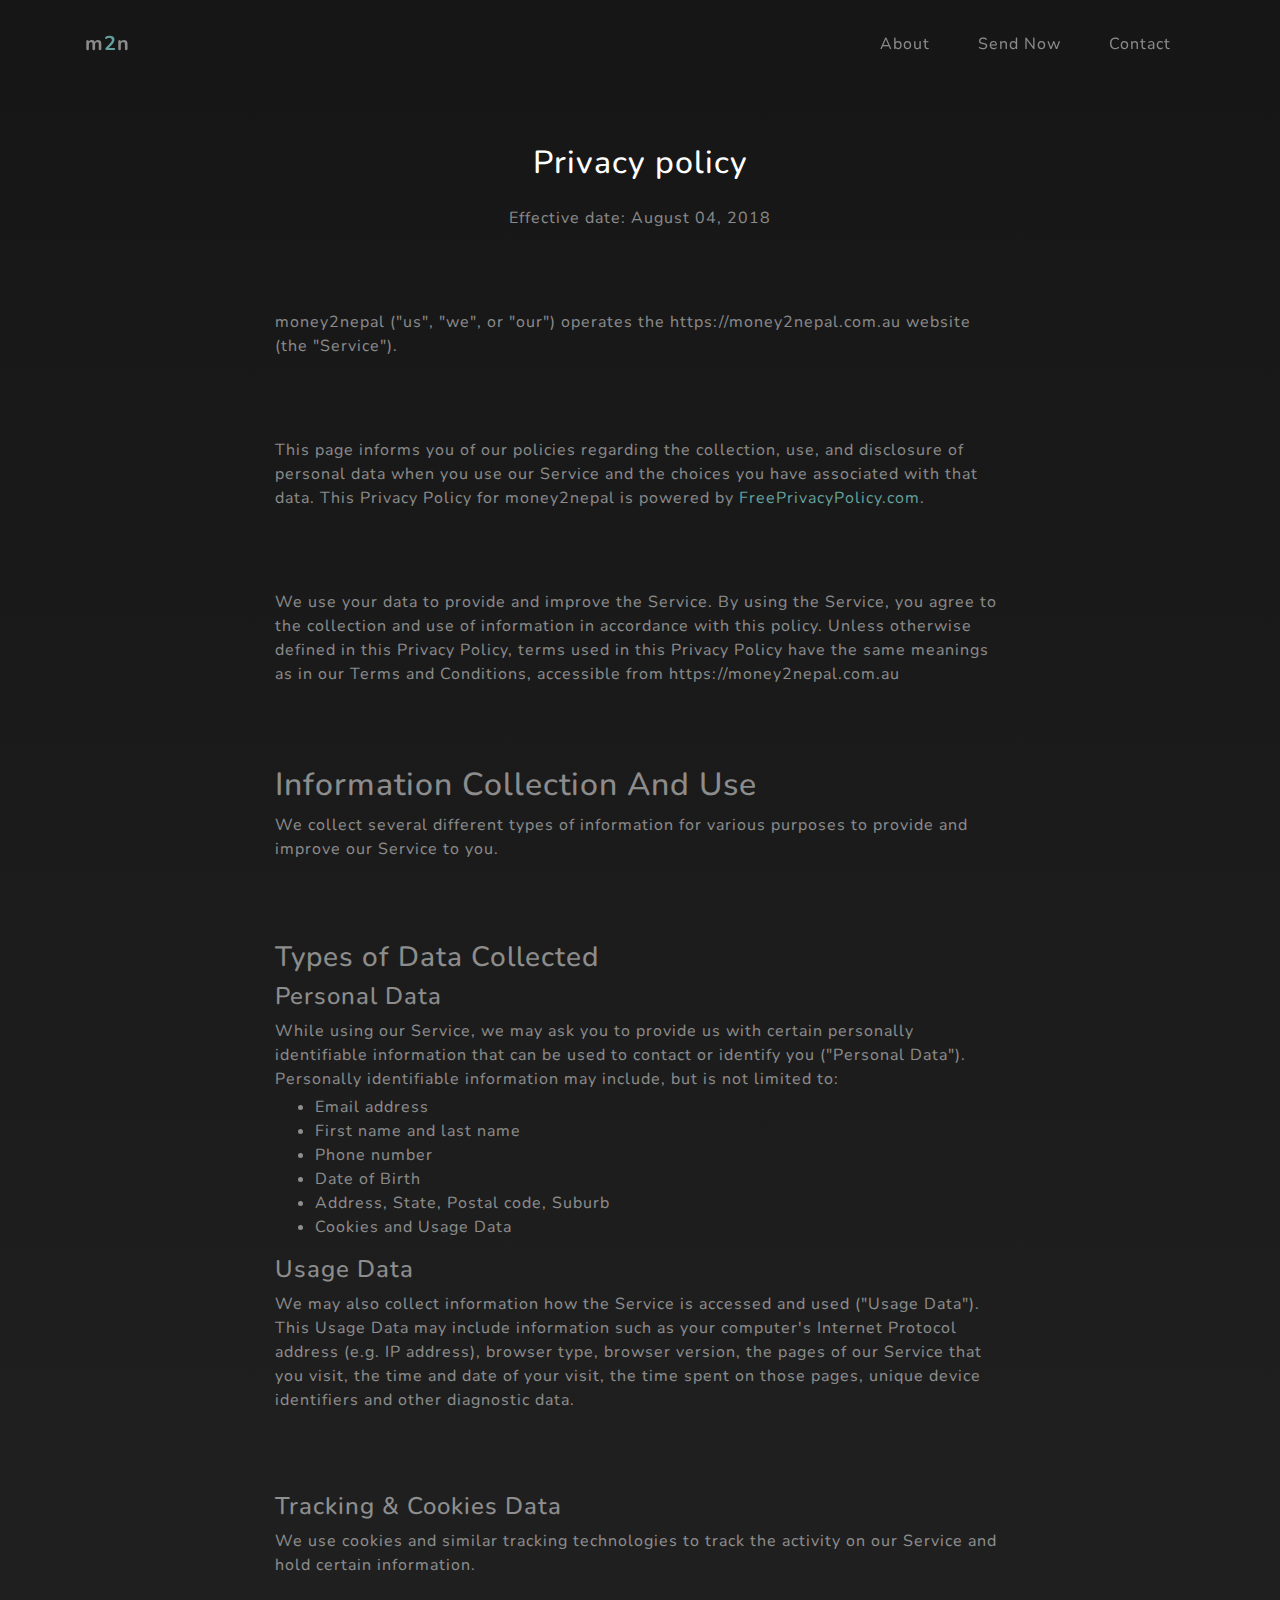
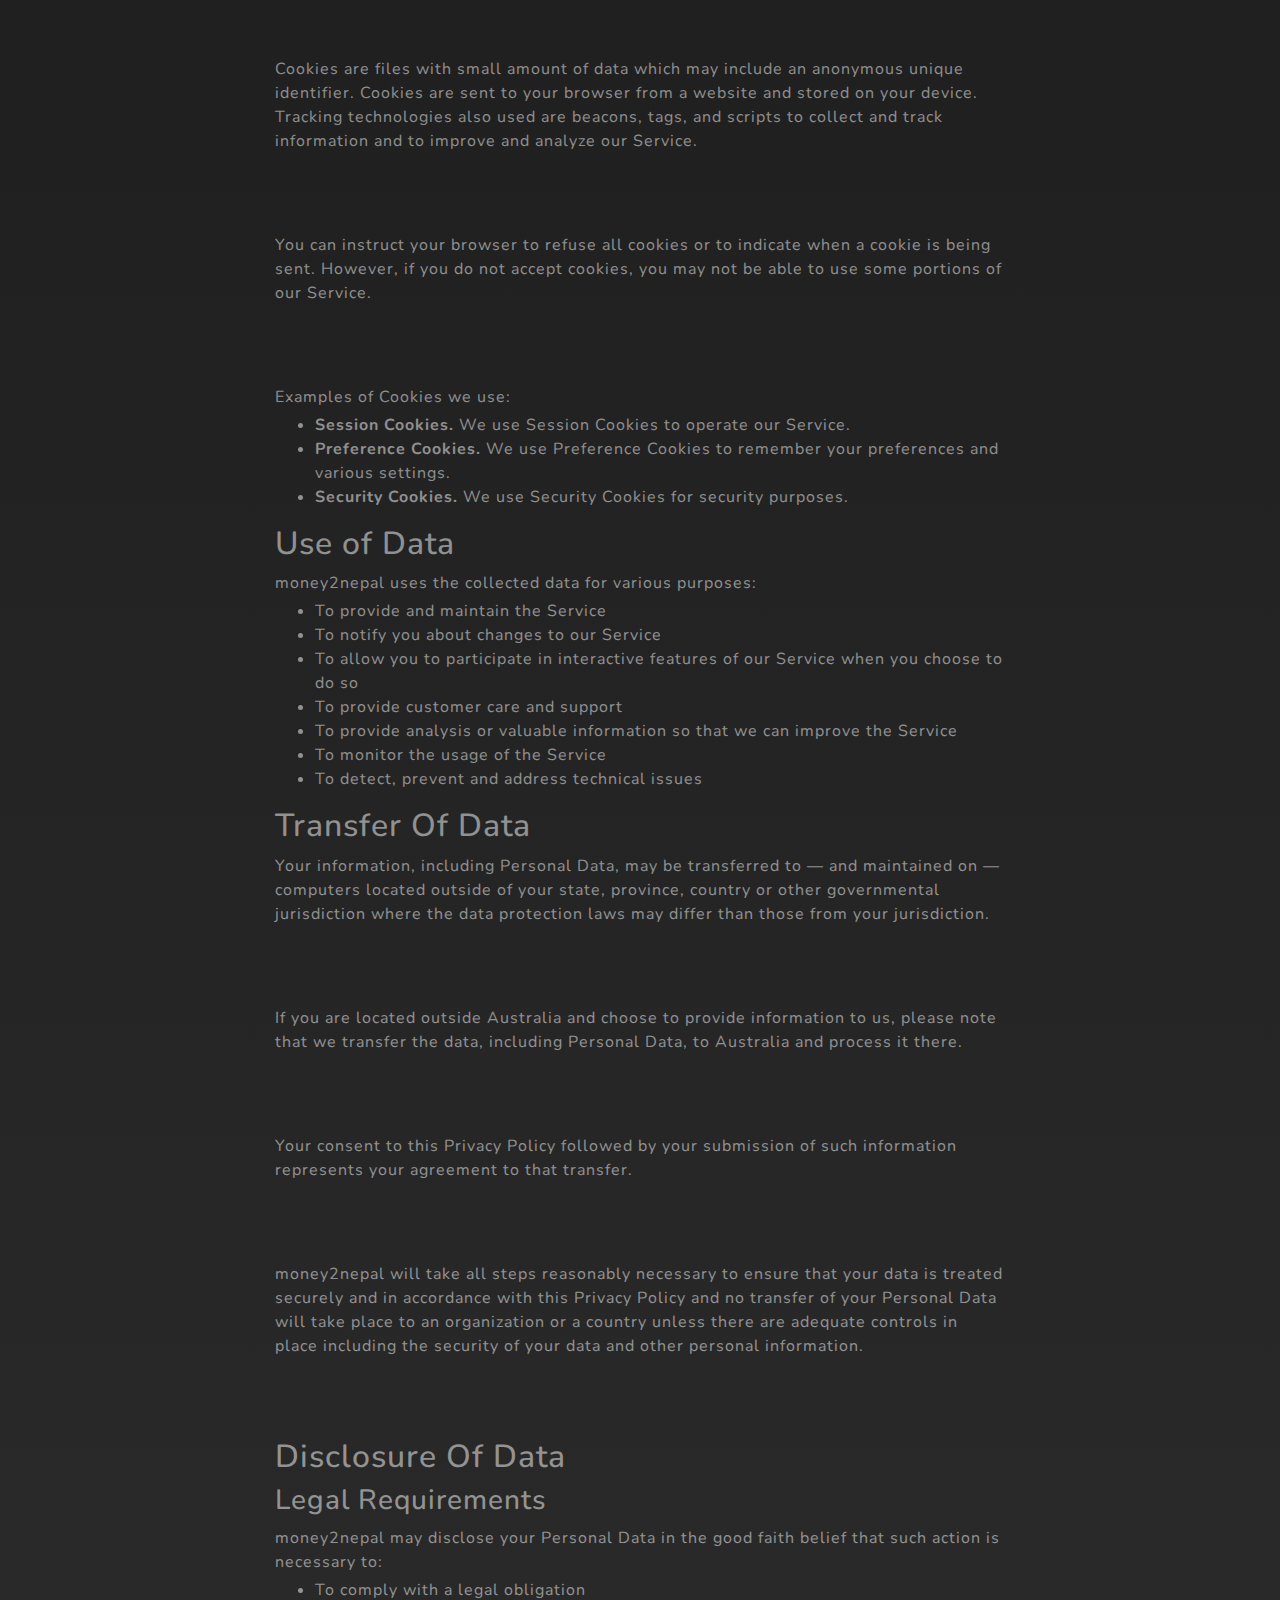
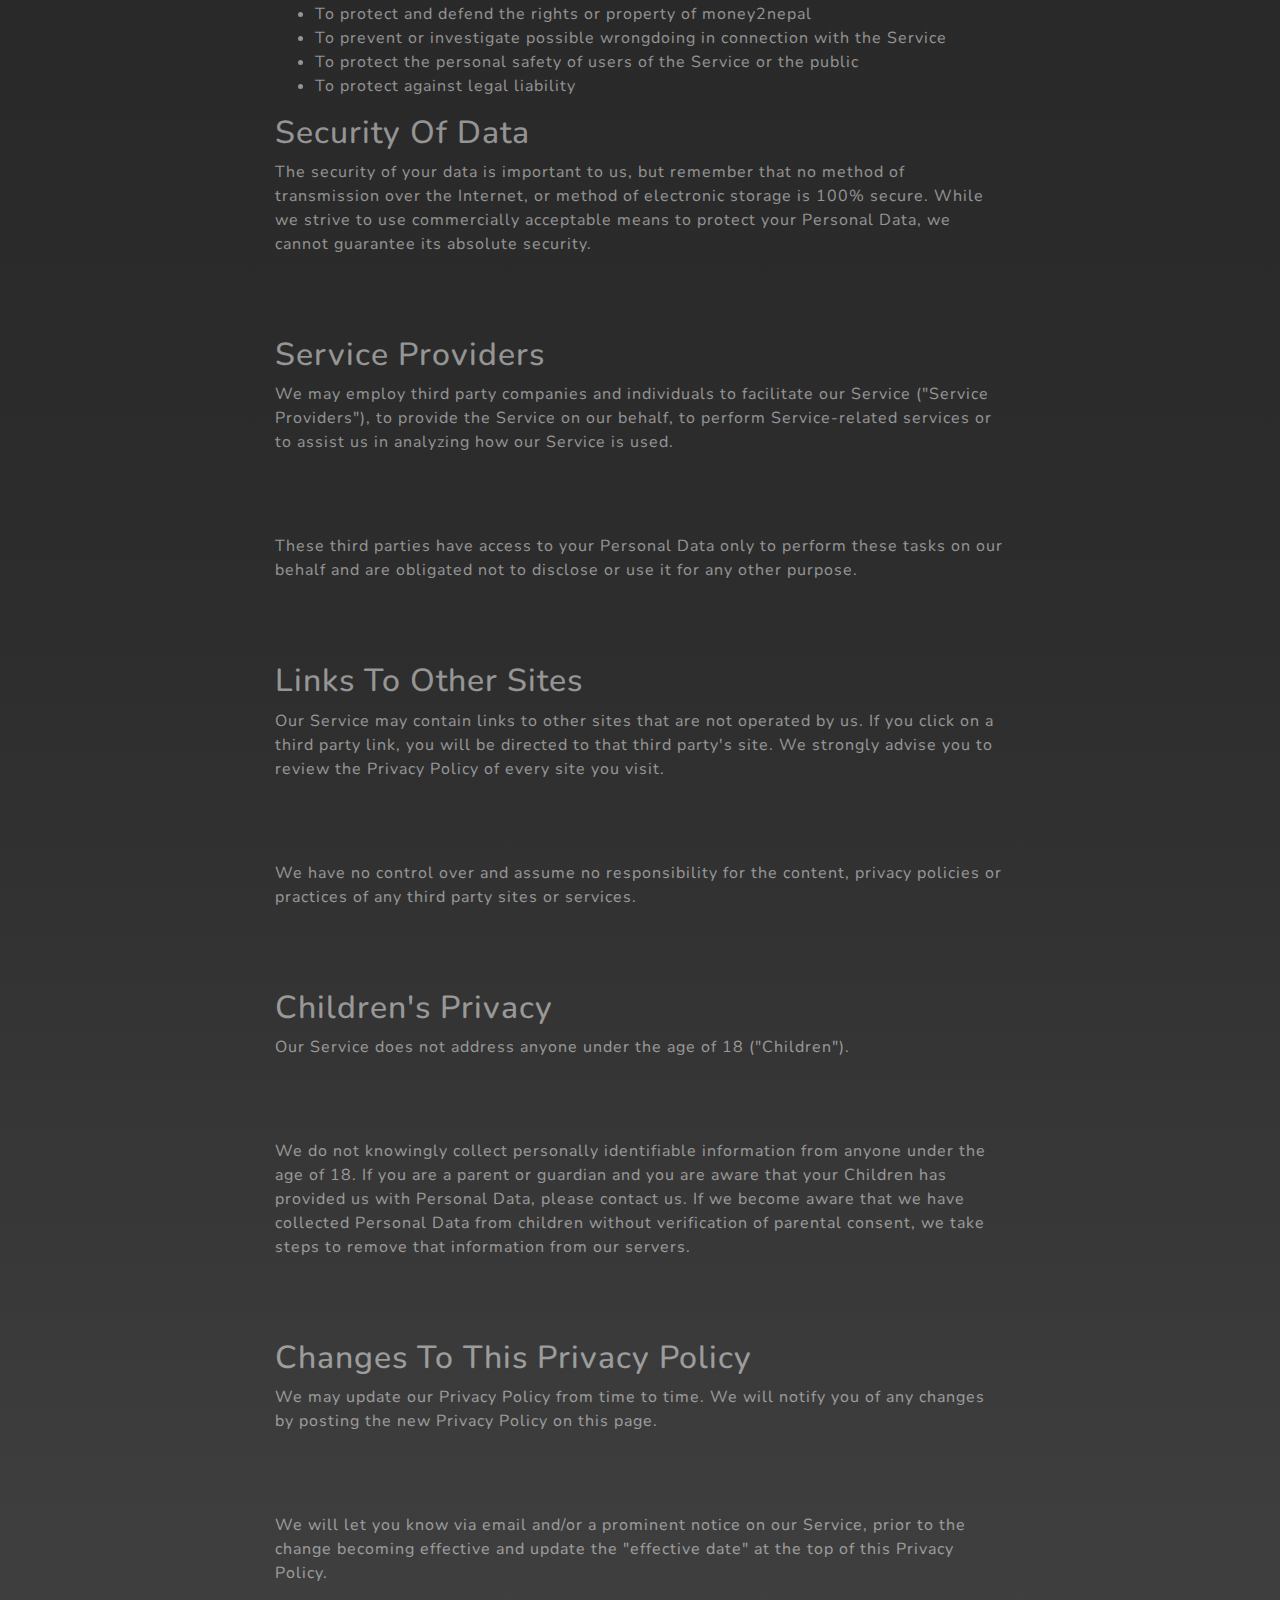
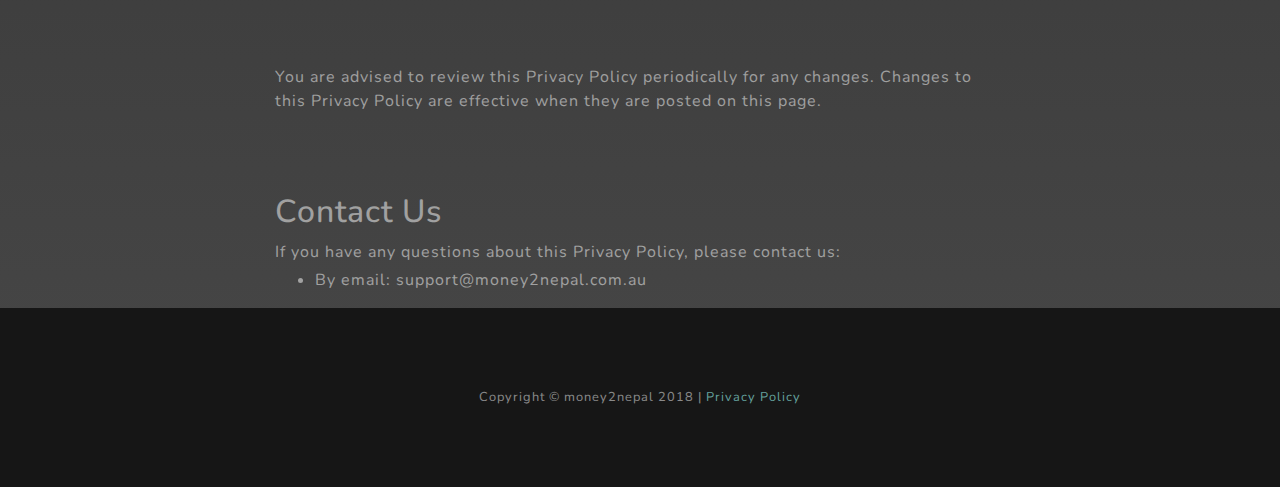
==== privacy-policy.html @ df3ce0cf "Privacy policy added." ====
<!DOCTYPE html>
<html lang="en">

<head>

    <meta charset="utf-8">
    <meta name="viewport" content="width=device-width, initial-scale=1, shrink-to-fit=no">
    <meta name="description" content="">
    <meta name="author" content="">
    <title>money2nepal - Send money online</title>

    <!-- Bootstrap core CSS -->
    <link href="vendor/bootstrap/css/bootstrap.min.css" rel="stylesheet">

    <!-- Custom fonts for this template -->
    <link href="vendor/fontawesome-free/css/all.min.css" rel="stylesheet">
    <link href="https://fonts.googleapis.com/css?family=Varela+Round" rel="stylesheet">
    <link href="https://fonts.googleapis.com/css?family=Nunito:200,200i,300,300i,400,400i,600,600i,700,700i,800,800i,900,900i"
        rel="stylesheet">

    <!-- Custom styles for this template -->
    <link href="css/grayscale.min.css" rel="stylesheet">

</head>

<body id="page-top">

    <!-- Navigation -->
    <nav class="navbar navbar-expand-lg navbar-light fixed-top" id="mainNav">
        <div class="container">
            <a class="navbar-brand js-scroll-trigger" href="/">m<span class="text-primary">2</span>n</a>
            <button class="navbar-toggler navbar-toggler-right" type="button" data-toggle="collapse" data-target="#navbarResponsive"
                aria-controls="navbarResponsive" aria-expanded="false" aria-label="Toggle navigation">
                Menu
                <i class="fas fa-bars"></i>
            </button>
            <div class="collapse navbar-collapse" id="navbarResponsive">
                <ul class="navbar-nav ml-auto">
                    <li class="nav-item">
                        <a class="nav-link js-scroll-trigger" href="/#about">About</a>
                    </li>
                    <li class="nav-item">
                        <a class="nav-link js-scroll-trigger" href="/#sendnow">Send Now</a>
                    </li>
                    <li class="nav-item">
                        <a class="nav-link js-scroll-trigger" href="/#signup">Contact</a>
                    </li>
                </ul>
            </div>
        </div>
    </nav>


    <!-- About Section -->
    <section id="about" class="about-section">
        <div class="container">
            <div class="row">
                <div class="col-lg-8 mx-auto">
                    <h2 class="text-white mb-4 mt-5 pt-5 text-center">Privacy policy</h2>
                    <div class="text-white-50">
                        <p class="text-center">Effective date: August 04, 2018</p>


                        <p>money2nepal ("us", "we", or "our") operates the https://money2nepal.com.au website (the "Service").</p>

                        <p>This page informs you of our policies regarding the collection, use, and disclosure of personal data
                            when you use our Service and the choices you have associated with that data. This Privacy Policy
                            for money2nepal is powered by
                            <a href="https://www.freeprivacypolicy.com/free-privacy-policy-generator.php">FreePrivacyPolicy.com</a>.</p>

                        <p>We use your data to provide and improve the Service. By using the Service, you agree to the collection
                            and use of information in accordance with this policy. Unless otherwise defined in this Privacy
                            Policy, terms used in this Privacy Policy have the same meanings as in our Terms and Conditions,
                            accessible from https://money2nepal.com.au</p>


                        <h2>Information Collection And Use</h2>

                        <p>We collect several different types of information for various purposes to provide and improve our
                            Service to you.</p>

                        <h3>Types of Data Collected</h3>

                        <h4>Personal Data</h4>

                        <p class="mb-1">While using our Service, we may ask you to provide us with certain personally identifiable information
                            that can be used to contact or identify you ("Personal Data"). Personally identifiable information
                            may include, but is not limited to:</p>

                        <ul>
                            <li>Email address</li>
                            <li>First name and last name</li>
                            <li>Phone number</li>
                            <li>Date of Birth</li>
                            <li>Address, State, Postal code, Suburb</li>
                            <li>Cookies and Usage Data</li>
                        </ul>

                        <h4>Usage Data</h4>

                        <p>We may also collect information how the Service is accessed and used ("Usage Data"). This Usage Data
                            may include information such as your computer's Internet Protocol address (e.g. IP address),
                            browser type, browser version, the pages of our Service that you visit, the time and date of
                            your visit, the time spent on those pages, unique device identifiers and other diagnostic data.</p>

                        <h4>Tracking &amp; Cookies Data</h4>
                        <p>We use cookies and similar tracking technologies to track the activity on our Service and hold certain
                            information.
                        </p>
                        <p>Cookies are files with small amount of data which may include an anonymous unique identifier. Cookies
                            are sent to your browser from a website and stored on your device. Tracking technologies also
                            used are beacons, tags, and scripts to collect and track information and to improve and analyze
                            our Service.</p>
                        <p>You can instruct your browser to refuse all cookies or to indicate when a cookie is being sent. However,
                            if you do not accept cookies, you may not be able to use some portions of our Service.</p>
                        <p class="mb-1">Examples of Cookies we use:</p>
                        <ul>
                            <li>
                                <strong>Session Cookies.</strong> We use Session Cookies to operate our Service.</li>
                            <li>
                                <strong>Preference Cookies.</strong> We use Preference Cookies to remember your preferences and various
                                settings.
                            </li>
                            <li>
                                <strong>Security Cookies.</strong> We use Security Cookies for security purposes.</li>
                        </ul>

                        <h2>Use of Data</h2>

                        <p class="mb-1">money2nepal uses the collected data for various purposes:</p>
                        <ul>
                            <li>To provide and maintain the Service</li>
                            <li>To notify you about changes to our Service</li>
                            <li>To allow you to participate in interactive features of our Service when you choose to do so</li>
                            <li>To provide customer care and support</li>
                            <li>To provide analysis or valuable information so that we can improve the Service</li>
                            <li>To monitor the usage of the Service</li>
                            <li>To detect, prevent and address technical issues</li>
                        </ul>

                        <h2>Transfer Of Data</h2>
                        <p>Your information, including Personal Data, may be transferred to — and maintained on — computers
                            located outside of your state, province, country or other governmental jurisdiction where the
                            data protection laws may differ than those from your jurisdiction.</p>
                        <p>If you are located outside Australia and choose to provide information to us, please note that we
                            transfer the data, including Personal Data, to Australia and process it there.</p>
                        <p>Your consent to this Privacy Policy followed by your submission of such information represents your
                            agreement to that transfer.</p>
                        <p>money2nepal will take all steps reasonably necessary to ensure that your data is treated securely
                            and in accordance with this Privacy Policy and no transfer of your Personal Data will take place
                            to an organization or a country unless there are adequate controls in place including the security
                            of your data and other personal information.</p>

                        <h2>Disclosure Of Data</h2>

                        <h3>Legal Requirements</h3>
                        <p class="mb-1">money2nepal may disclose your Personal Data in the good faith belief that such action is necessary
                            to:</p>
                        <ul>
                            <li>To comply with a legal obligation</li>
                            <li>To protect and defend the rights or property of money2nepal</li>
                            <li>To prevent or investigate possible wrongdoing in connection with the Service</li>
                            <li>To protect the personal safety of users of the Service or the public</li>
                            <li>To protect against legal liability</li>
                        </ul>

                        <h2>Security Of Data</h2>
                        <p>The security of your data is important to us, but remember that no method of transmission over the
                            Internet, or method of electronic storage is 100% secure. While we strive to use commercially
                            acceptable means to protect your Personal Data, we cannot guarantee its absolute security.</p>

                        <h2>Service Providers</h2>
                        <p>We may employ third party companies and individuals to facilitate our Service ("Service Providers"),
                            to provide the Service on our behalf, to perform Service-related services or to assist us in
                            analyzing how our Service is used.</p>
                        <p>These third parties have access to your Personal Data only to perform these tasks on our behalf and
                            are obligated not to disclose or use it for any other purpose.</p>



                        <h2>Links To Other Sites</h2>
                        <p>Our Service may contain links to other sites that are not operated by us. If you click on a third
                            party link, you will be directed to that third party's site. We strongly advise you to review
                            the Privacy Policy of every site you visit.</p>
                        <p>We have no control over and assume no responsibility for the content, privacy policies or practices
                            of any third party sites or services.</p>


                        <h2>Children's Privacy</h2>
                        <p>Our Service does not address anyone under the age of 18 ("Children").</p>
                        <p>We do not knowingly collect personally identifiable information from anyone under the age of 18.
                            If you are a parent or guardian and you are aware that your Children has provided us with Personal
                            Data, please contact us. If we become aware that we have collected Personal Data from children
                            without verification of parental consent, we take steps to remove that information from our servers.</p>


                        <h2>Changes To This Privacy Policy</h2>
                        <p>We may update our Privacy Policy from time to time. We will notify you of any changes by posting
                            the new Privacy Policy on this page.</p>
                        <p>We will let you know via email and/or a prominent notice on our Service, prior to the change becoming
                            effective and update the "effective date" at the top of this Privacy Policy.</p>
                        <p>You are advised to review this Privacy Policy periodically for any changes. Changes to this Privacy
                            Policy are effective when they are posted on this page.</p>


                        <h2>Contact Us</h2>
                        <p class="mb-1">If you have any questions about this Privacy Policy, please contact us:</p>
                        <ul>
                            <li>By email: support@money2nepal.com.au</li>

                        </ul>
                    </div>
                </div>
            </div>
        </div>
    </section>

    <!-- Footer -->
    <footer class="bg-black small text-center text-white-50">
        <div class="container">
            Copyright &copy; money2nepal 2018 | <a href="/privacy-policy.html">Privacy Policy</a>
        </div>
    </footer>

    <!-- Bootstrap core JavaScript -->
    <script src="vendor/jquery/jquery.min.js"></script>
    <script src="vendor/bootstrap/js/bootstrap.bundle.min.js"></script>

    <!-- Plugin JavaScript -->
    <script src="vendor/jquery-easing/jquery.easing.min.js"></script>

    <!-- Custom scripts for this template -->
    <script src="js/grayscale.min.js"></script>

</body>

</html>
---- vendor/fontawesome-free/css/all.min.css ----
/*!
 * Font Awesome Free 5.2.0 by @fontawesome - https://fontawesome.com
 * License - https://fontawesome.com/license (Icons: CC BY 4.0, Fonts: SIL OFL 1.1, Code: MIT License)
 */
.fa,.fab,.fal,.far,.fas{-moz-osx-font-smoothing:grayscale;-webkit-font-smoothing:antialiased;display:inline-block;font-style:normal;font-variant:normal;text-rendering:auto;line-height:1}.fa-lg{font-size:1.33333em;line-height:.75em;vertical-align:-.0667em}.fa-xs{font-size:.75em}.fa-sm{font-size:.875em}.fa-1x{font-size:1em}.fa-2x{font-size:2em}.fa-3x{font-size:3em}.fa-4x{font-size:4em}.fa-5x{font-size:5em}.fa-6x{font-size:6em}.fa-7x{font-size:7em}.fa-8x{font-size:8em}.fa-9x{font-size:9em}.fa-10x{font-size:10em}.fa-fw{text-align:center;width:1.25em}.fa-ul{list-style-type:none;margin-left:2.5em;padding-left:0}.fa-ul>li{position:relative}.fa-li{left:-2em;position:absolute;text-align:center;width:2em;line-height:inherit}.fa-border{border:.08em solid #eee;border-radius:.1em;padding:.2em .25em .15em}.fa-pull-left{float:left}.fa-pull-right{float:right}.fa.fa-pull-left,.fab.fa-pull-left,.fal.fa-pull-left,.far.fa-pull-left,.fas.fa-pull-left{margin-right:.3em}.fa.fa-pull-right,.fab.fa-pull-right,.fal.fa-pull-right,.far.fa-pull-right,.fas.fa-pull-right{margin-left:.3em}.fa-spin{animation:a 2s infinite linear}.fa-pulse{animation:a 1s infinite steps(8)}@keyframes a{0%{transform:rotate(0deg)}to{transform:rotate(1turn)}}.fa-rotate-90{-ms-filter:"progid:DXImageTransform.Microsoft.BasicImage(rotation=1)";transform:rotate(90deg)}.fa-rotate-180{-ms-filter:"progid:DXImageTransform.Microsoft.BasicImage(rotation=2)";transform:rotate(180deg)}.fa-rotate-270{-ms-filter:"progid:DXImageTransform.Microsoft.BasicImage(rotation=3)";transform:rotate(270deg)}.fa-flip-horizontal{-ms-filter:"progid:DXImageTransform.Microsoft.BasicImage(rotation=0, mirror=1)";transform:scaleX(-1)}.fa-flip-vertical{transform:scaleY(-1)}.fa-flip-horizontal.fa-flip-vertical,.fa-flip-vertical{-ms-filter:"progid:DXImageTransform.Microsoft.BasicImage(rotation=2, mirror=1)"}.fa-flip-horizontal.fa-flip-vertical{transform:scale(-1)}:root .fa-flip-horizontal,:root .fa-flip-vertical,:root .fa-rotate-90,:root .fa-rotate-180,:root .fa-rotate-270{-webkit-filter:none;filter:none}.fa-stack{display:inline-block;height:2em;line-height:2em;position:relative;vertical-align:middle;width:2em}.fa-stack-1x,.fa-stack-2x{left:0;position:absolute;text-align:center;width:100%}.fa-stack-1x{line-height:inherit}.fa-stack-2x{font-size:2em}.fa-inverse{color:#fff}.fa-500px:before{content:"\f26e"}.fa-accessible-icon:before{content:"\f368"}.fa-accusoft:before{content:"\f369"}.fa-address-book:before{content:"\f2b9"}.fa-address-card:before{content:"\f2bb"}.fa-adjust:before{content:"\f042"}.fa-adn:before{content:"\f170"}.fa-adversal:before{content:"\f36a"}.fa-affiliatetheme:before{content:"\f36b"}.fa-air-freshener:before{content:"\f5d0"}.fa-algolia:before{content:"\f36c"}.fa-align-center:before{content:"\f037"}.fa-align-justify:before{content:"\f039"}.fa-align-left:before{content:"\f036"}.fa-align-right:before{content:"\f038"}.fa-allergies:before{content:"\f461"}.fa-amazon:before{content:"\f270"}.fa-amazon-pay:before{content:"\f42c"}.fa-ambulance:before{content:"\f0f9"}.fa-american-sign-language-interpreting:before{content:"\f2a3"}.fa-amilia:before{content:"\f36d"}.fa-anchor:before{content:"\f13d"}.fa-android:before{content:"\f17b"}.fa-angellist:before{content:"\f209"}.fa-angle-double-down:before{content:"\f103"}.fa-angle-double-left:before{content:"\f100"}.fa-angle-double-right:before{content:"\f101"}.fa-angle-double-up:before{content:"\f102"}.fa-angle-down:before{content:"\f107"}.fa-angle-left:before{content:"\f104"}.fa-angle-right:before{content:"\f105"}.fa-angle-up:before{content:"\f106"}.fa-angry:before{content:"\f556"}.fa-angrycreative:before{content:"\f36e"}.fa-angular:before{content:"\f420"}.fa-app-store:before{content:"\f36f"}.fa-app-store-ios:before{content:"\f370"}.fa-apper:before{content:"\f371"}.fa-apple:before{content:"\f179"}.fa-apple-alt:before{content:"\f5d1"}.fa-apple-pay:before{content:"\f415"}.fa-archive:before{content:"\f187"}.fa-archway:before{content:"\f557"}.fa-arrow-alt-circle-down:before{content:"\f358"}.fa-arrow-alt-circle-left:before{content:"\f359"}.fa-arrow-alt-circle-right:before{content:"\f35a"}.fa-arrow-alt-circle-up:before{content:"\f35b"}.fa-arrow-circle-down:before{content:"\f0ab"}.fa-arrow-circle-left:before{content:"\f0a8"}.fa-arrow-circle-right:before{content:"\f0a9"}.fa-arrow-circle-up:before{content:"\f0aa"}.fa-arrow-down:before{content:"\f063"}.fa-arrow-left:before{content:"\f060"}.fa-arrow-right:before{content:"\f061"}.fa-arrow-up:before{content:"\f062"}.fa-arrows-alt:before{content:"\f0b2"}.fa-arrows-alt-h:before{content:"\f337"}.fa-arrows-alt-v:before{content:"\f338"}.fa-assistive-listening-systems:before{content:"\f2a2"}.fa-asterisk:before{content:"\f069"}.fa-asymmetrik:before{content:"\f372"}.fa-at:before{content:"\f1fa"}.fa-atlas:before{content:"\f558"}.fa-atom:before{content:"\f5d2"}.fa-audible:before{content:"\f373"}.fa-audio-description:before{content:"\f29e"}.fa-autoprefixer:before{content:"\f41c"}.fa-avianex:before{content:"\f374"}.fa-aviato:before{content:"\f421"}.fa-award:before{content:"\f559"}.fa-aws:before{content:"\f375"}.fa-backspace:before{content:"\f55a"}.fa-backward:before{content:"\f04a"}.fa-balance-scale:before{content:"\f24e"}.fa-ban:before{content:"\f05e"}.fa-band-aid:before{content:"\f462"}.fa-bandcamp:before{content:"\f2d5"}.fa-barcode:before{content:"\f02a"}.fa-bars:before{content:"\f0c9"}.fa-baseball-ball:before{content:"\f433"}.fa-basketball-ball:before{content:"\f434"}.fa-bath:before{content:"\f2cd"}.fa-battery-empty:before{content:"\f244"}.fa-battery-full:before{content:"\f240"}.fa-battery-half:before{content:"\f242"}.fa-battery-quarter:before{content:"\f243"}.fa-battery-three-quarters:before{content:"\f241"}.fa-bed:before{content:"\f236"}.fa-beer:before{content:"\f0fc"}.fa-behance:before{content:"\f1b4"}.fa-behance-square:before{content:"\f1b5"}.fa-bell:before{content:"\f0f3"}.fa-bell-slash:before{content:"\f1f6"}.fa-bezier-curve:before{content:"\f55b"}.fa-bicycle:before{content:"\f206"}.fa-bimobject:before{content:"\f378"}.fa-binoculars:before{content:"\f1e5"}.fa-birthday-cake:before{content:"\f1fd"}.fa-bitbucket:before{content:"\f171"}.fa-bitcoin:before{content:"\f379"}.fa-bity:before{content:"\f37a"}.fa-black-tie:before{content:"\f27e"}.fa-blackberry:before{content:"\f37b"}.fa-blender:before{content:"\f517"}.fa-blind:before{content:"\f29d"}.fa-blogger:before{content:"\f37c"}.fa-blogger-b:before{content:"\f37d"}.fa-bluetooth:before{content:"\f293"}.fa-bluetooth-b:before{content:"\f294"}.fa-bold:before{content:"\f032"}.fa-bolt:before{content:"\f0e7"}.fa-bomb:before{content:"\f1e2"}.fa-bone:before{content:"\f5d7"}.fa-bong:before{content:"\f55c"}.fa-book:before{content:"\f02d"}.fa-book-open:before{content:"\f518"}.fa-book-reader:before{content:"\f5da"}.fa-bookmark:before{content:"\f02e"}.fa-bowling-ball:before{content:"\f436"}.fa-box:before{content:"\f466"}.fa-box-open:before{content:"\f49e"}.fa-boxes:before{content:"\f468"}.fa-braille:before{content:"\f2a1"}.fa-brain:before{content:"\f5dc"}.fa-briefcase:before{content:"\f0b1"}.fa-briefcase-medical:before{content:"\f469"}.fa-broadcast-tower:before{content:"\f519"}.fa-broom:before{content:"\f51a"}.fa-brush:before{content:"\f55d"}.fa-btc:before{content:"\f15a"}.fa-bug:before{content:"\f188"}.fa-building:before{content:"\f1ad"}.fa-bullhorn:before{content:"\f0a1"}.fa-bullseye:before{content:"\f140"}.fa-burn:before{content:"\f46a"}.fa-buromobelexperte:before{content:"\f37f"}.fa-bus:before{content:"\f207"}.fa-bus-alt:before{content:"\f55e"}.fa-buysellads:before{content:"\f20d"}.fa-calculator:before{content:"\f1ec"}.fa-calendar:before{content:"\f133"}.fa-calendar-alt:before{content:"\f073"}.fa-calendar-check:before{content:"\f274"}.fa-calendar-minus:before{content:"\f272"}.fa-calendar-plus:before{content:"\f271"}.fa-calendar-times:before{content:"\f273"}.fa-camera:before{content:"\f030"}.fa-camera-retro:before{content:"\f083"}.fa-cannabis:before{content:"\f55f"}.fa-capsules:before{content:"\f46b"}.fa-car:before{content:"\f1b9"}.fa-car-alt:before{content:"\f5de"}.fa-car-battery:before{content:"\f5df"}.fa-car-crash:before{content:"\f5e1"}.fa-car-side:before{content:"\f5e4"}.fa-caret-down:before{content:"\f0d7"}.fa-caret-left:before{content:"\f0d9"}.fa-caret-right:before{content:"\f0da"}.fa-caret-square-down:before{content:"\f150"}.fa-caret-square-left:before{content:"\f191"}.fa-caret-square-right:before{content:"\f152"}.fa-caret-square-up:before{content:"\f151"}.fa-caret-up:before{content:"\f0d8"}.fa-cart-arrow-down:before{content:"\f218"}.fa-cart-plus:before{content:"\f217"}.fa-cc-amazon-pay:before{content:"\f42d"}.fa-cc-amex:before{content:"\f1f3"}.fa-cc-apple-pay:before{content:"\f416"}.fa-cc-diners-club:before{content:"\f24c"}.fa-cc-discover:before{content:"\f1f2"}.fa-cc-jcb:before{content:"\f24b"}.fa-cc-mastercard:before{content:"\f1f1"}.fa-cc-paypal:before{content:"\f1f4"}.fa-cc-stripe:before{content:"\f1f5"}.fa-cc-visa:before{content:"\f1f0"}.fa-centercode:before{content:"\f380"}.fa-certificate:before{content:"\f0a3"}.fa-chalkboard:before{content:"\f51b"}.fa-chalkboard-teacher:before{content:"\f51c"}.fa-charging-station:before{content:"\f5e7"}.fa-chart-area:before{content:"\f1fe"}.fa-chart-bar:before{content:"\f080"}.fa-chart-line:before{content:"\f201"}.fa-chart-pie:before{content:"\f200"}.fa-check:before{content:"\f00c"}.fa-check-circle:before{content:"\f058"}.fa-check-double:before{content:"\f560"}.fa-check-square:before{content:"\f14a"}.fa-chess:before{content:"\f439"}.fa-chess-bishop:before{content:"\f43a"}.fa-chess-board:before{content:"\f43c"}.fa-chess-king:before{content:"\f43f"}.fa-chess-knight:before{content:"\f441"}.fa-chess-pawn:before{content:"\f443"}.fa-chess-queen:before{content:"\f445"}.fa-chess-rook:before{content:"\f447"}.fa-chevron-circle-down:before{content:"\f13a"}.fa-chevron-circle-left:before{content:"\f137"}.fa-chevron-circle-right:before{content:"\f138"}.fa-chevron-circle-up:before{content:"\f139"}.fa-chevron-down:before{content:"\f078"}.fa-chevron-left:before{content:"\f053"}.fa-chevron-right:before{content:"\f054"}.fa-chevron-up:before{content:"\f077"}.fa-child:before{content:"\f1ae"}.fa-chrome:before{content:"\f268"}.fa-church:before{content:"\f51d"}.fa-circle:before{content:"\f111"}.fa-circle-notch:before{content:"\f1ce"}.fa-clipboard:before{content:"\f328"}.fa-clipboard-check:before{content:"\f46c"}.fa-clipboard-list:before{content:"\f46d"}.fa-clock:before{content:"\f017"}.fa-clone:before{content:"\f24d"}.fa-closed-captioning:before{content:"\f20a"}.fa-cloud:before{content:"\f0c2"}.fa-cloud-download-alt:before{content:"\f381"}.fa-cloud-upload-alt:before{content:"\f382"}.fa-cloudscale:before{content:"\f383"}.fa-cloudsmith:before{content:"\f384"}.fa-cloudversify:before{content:"\f385"}.fa-cocktail:before{content:"\f561"}.fa-code:before{content:"\f121"}.fa-code-branch:before{content:"\f126"}.fa-codepen:before{content:"\f1cb"}.fa-codiepie:before{content:"\f284"}.fa-coffee:before{content:"\f0f4"}.fa-cog:before{content:"\f013"}.fa-cogs:before{content:"\f085"}.fa-coins:before{content:"\f51e"}.fa-columns:before{content:"\f0db"}.fa-comment:before{content:"\f075"}.fa-comment-alt:before{content:"\f27a"}.fa-comment-dots:before{content:"\f4ad"}.fa-comment-slash:before{content:"\f4b3"}.fa-comments:before{content:"\f086"}.fa-compact-disc:before{content:"\f51f"}.fa-compass:before{content:"\f14e"}.fa-compress:before{content:"\f066"}.fa-concierge-bell:before{content:"\f562"}.fa-connectdevelop:before{content:"\f20e"}.fa-contao:before{content:"\f26d"}.fa-cookie:before{content:"\f563"}.fa-cookie-bite:before{content:"\f564"}.fa-copy:before{content:"\f0c5"}.fa-copyright:before{content:"\f1f9"}.fa-couch:before{content:"\f4b8"}.fa-cpanel:before{content:"\f388"}.fa-creative-commons:before{content:"\f25e"}.fa-creative-commons-by:before{content:"\f4e7"}.fa-creative-commons-nc:before{content:"\f4e8"}.fa-creative-commons-nc-eu:before{content:"\f4e9"}.fa-creative-commons-nc-jp:before{content:"\f4ea"}.fa-creative-commons-nd:before{content:"\f4eb"}.fa-creative-commons-pd:before{content:"\f4ec"}.fa-creative-commons-pd-alt:before{content:"\f4ed"}.fa-creative-commons-remix:before{content:"\f4ee"}.fa-creative-commons-sa:before{content:"\f4ef"}.fa-creative-commons-sampling:before{content:"\f4f0"}.fa-creative-commons-sampling-plus:before{content:"\f4f1"}.fa-creative-commons-share:before{content:"\f4f2"}.fa-credit-card:before{content:"\f09d"}.fa-crop:before{content:"\f125"}.fa-crop-alt:before{content:"\f565"}.fa-crosshairs:before{content:"\f05b"}.fa-crow:before{content:"\f520"}.fa-crown:before{content:"\f521"}.fa-css3:before{content:"\f13c"}.fa-css3-alt:before{content:"\f38b"}.fa-cube:before{content:"\f1b2"}.fa-cubes:before{content:"\f1b3"}.fa-cut:before{content:"\f0c4"}.fa-cuttlefish:before{content:"\f38c"}.fa-d-and-d:before{content:"\f38d"}.fa-dashcube:before{content:"\f210"}.fa-database:before{content:"\f1c0"}.fa-deaf:before{content:"\f2a4"}.fa-delicious:before{content:"\f1a5"}.fa-deploydog:before{content:"\f38e"}.fa-deskpro:before{content:"\f38f"}.fa-desktop:before{content:"\f108"}.fa-deviantart:before{content:"\f1bd"}.fa-diagnoses:before{content:"\f470"}.fa-dice:before{content:"\f522"}.fa-dice-five:before{content:"\f523"}.fa-dice-four:before{content:"\f524"}.fa-dice-one:before{content:"\f525"}.fa-dice-six:before{content:"\f526"}.fa-dice-three:before{content:"\f527"}.fa-dice-two:before{content:"\f528"}.fa-digg:before{content:"\f1a6"}.fa-digital-ocean:before{content:"\f391"}.fa-digital-tachograph:before{content:"\f566"}.fa-directions:before{content:"\f5eb"}.fa-discord:before{content:"\f392"}.fa-discourse:before{content:"\f393"}.fa-divide:before{content:"\f529"}.fa-dizzy:before{content:"\f567"}.fa-dna:before{content:"\f471"}.fa-dochub:before{content:"\f394"}.fa-docker:before{content:"\f395"}.fa-dollar-sign:before{content:"\f155"}.fa-dolly:before{content:"\f472"}.fa-dolly-flatbed:before{content:"\f474"}.fa-donate:before{content:"\f4b9"}.fa-door-closed:before{content:"\f52a"}.fa-door-open:before{content:"\f52b"}.fa-dot-circle:before{content:"\f192"}.fa-dove:before{content:"\f4ba"}.fa-download:before{content:"\f019"}.fa-draft2digital:before{content:"\f396"}.fa-drafting-compass:before{content:"\f568"}.fa-draw-polygon:before{content:"\f5ee"}.fa-dribbble:before{content:"\f17d"}.fa-dribbble-square:before{content:"\f397"}.fa-dropbox:before{content:"\f16b"}.fa-drum:before{content:"\f569"}.fa-drum-steelpan:before{content:"\f56a"}.fa-drupal:before{content:"\f1a9"}.fa-dumbbell:before{content:"\f44b"}.fa-dyalog:before{content:"\f399"}.fa-earlybirds:before{content:"\f39a"}.fa-ebay:before{content:"\f4f4"}.fa-edge:before{content:"\f282"}.fa-edit:before{content:"\f044"}.fa-eject:before{content:"\f052"}.fa-elementor:before{content:"\f430"}.fa-ellipsis-h:before{content:"\f141"}.fa-ellipsis-v:before{content:"\f142"}.fa-ello:before{content:"\f5f1"}.fa-ember:before{content:"\f423"}.fa-empire:before{content:"\f1d1"}.fa-envelope:before{content:"\f0e0"}.fa-envelope-open:before{content:"\f2b6"}.fa-envelope-square:before{content:"\f199"}.fa-envira:before{content:"\f299"}.fa-equals:before{content:"\f52c"}.fa-eraser:before{content:"\f12d"}.fa-erlang:before{content:"\f39d"}.fa-ethereum:before{content:"\f42e"}.fa-etsy:before{content:"\f2d7"}.fa-euro-sign:before{content:"\f153"}.fa-exchange-alt:before{content:"\f362"}.fa-exclamation:before{content:"\f12a"}.fa-exclamation-circle:before{content:"\f06a"}.fa-exclamation-triangle:before{content:"\f071"}.fa-expand:before{content:"\f065"}.fa-expand-arrows-alt:before{content:"\f31e"}.fa-expeditedssl:before{content:"\f23e"}.fa-external-link-alt:before{content:"\f35d"}.fa-external-link-square-alt:before{content:"\f360"}.fa-eye:before{content:"\f06e"}.fa-eye-dropper:before{content:"\f1fb"}.fa-eye-slash:before{content:"\f070"}.fa-facebook:before{content:"\f09a"}.fa-facebook-f:before{content:"\f39e"}.fa-facebook-messenger:before{content:"\f39f"}.fa-facebook-square:before{content:"\f082"}.fa-fast-backward:before{content:"\f049"}.fa-fast-forward:before{content:"\f050"}.fa-fax:before{content:"\f1ac"}.fa-feather:before{content:"\f52d"}.fa-feather-alt:before{content:"\f56b"}.fa-female:before{content:"\f182"}.fa-fighter-jet:before{content:"\f0fb"}.fa-file:before{content:"\f15b"}.fa-file-alt:before{content:"\f15c"}.fa-file-archive:before{content:"\f1c6"}.fa-file-audio:before{content:"\f1c7"}.fa-file-code:before{content:"\f1c9"}.fa-file-contract:before{content:"\f56c"}.fa-file-download:before{content:"\f56d"}.fa-file-excel:before{content:"\f1c3"}.fa-file-export:before{content:"\f56e"}.fa-file-image:before{content:"\f1c5"}.fa-file-import:before{content:"\f56f"}.fa-file-invoice:before{content:"\f570"}.fa-file-invoice-dollar:before{content:"\f571"}.fa-file-medical:before{content:"\f477"}.fa-file-medical-alt:before{content:"\f478"}.fa-file-pdf:before{content:"\f1c1"}.fa-file-powerpoint:before{content:"\f1c4"}.fa-file-prescription:before{content:"\f572"}.fa-file-signature:before{content:"\f573"}.fa-file-upload:before{content:"\f574"}.fa-file-video:before{content:"\f1c8"}.fa-file-word:before{content:"\f1c2"}.fa-fill:before{content:"\f575"}.fa-fill-drip:before{content:"\f576"}.fa-film:before{content:"\f008"}.fa-filter:before{content:"\f0b0"}.fa-fingerprint:before{content:"\f577"}.fa-fire:before{content:"\f06d"}.fa-fire-extinguisher:before{content:"\f134"}.fa-firefox:before{content:"\f269"}.fa-first-aid:before{content:"\f479"}.fa-first-order:before{content:"\f2b0"}.fa-first-order-alt:before{content:"\f50a"}.fa-firstdraft:before{content:"\f3a1"}.fa-fish:before{content:"\f578"}.fa-flag:before{content:"\f024"}.fa-flag-checkered:before{content:"\f11e"}.fa-flask:before{content:"\f0c3"}.fa-flickr:before{content:"\f16e"}.fa-flipboard:before{content:"\f44d"}.fa-flushed:before{content:"\f579"}.fa-fly:before{content:"\f417"}.fa-folder:before{content:"\f07b"}.fa-folder-open:before{content:"\f07c"}.fa-font:before{content:"\f031"}.fa-font-awesome:before{content:"\f2b4"}.fa-font-awesome-alt:before{content:"\f35c"}.fa-font-awesome-flag:before{content:"\f425"}.fa-font-awesome-logo-full:before{content:"\f4e6"}.fa-fonticons:before{content:"\f280"}.fa-fonticons-fi:before{content:"\f3a2"}.fa-football-ball:before{content:"\f44e"}.fa-fort-awesome:before{content:"\f286"}.fa-fort-awesome-alt:before{content:"\f3a3"}.fa-forumbee:before{content:"\f211"}.fa-forward:before{content:"\f04e"}.fa-foursquare:before{content:"\f180"}.fa-free-code-camp:before{content:"\f2c5"}.fa-freebsd:before{content:"\f3a4"}.fa-frog:before{content:"\f52e"}.fa-frown:before{content:"\f119"}.fa-frown-open:before{content:"\f57a"}.fa-fulcrum:before{content:"\f50b"}.fa-futbol:before{content:"\f1e3"}.fa-galactic-republic:before{content:"\f50c"}.fa-galactic-senate:before{content:"\f50d"}.fa-gamepad:before{content:"\f11b"}.fa-gas-pump:before{content:"\f52f"}.fa-gavel:before{content:"\f0e3"}.fa-gem:before{content:"\f3a5"}.fa-genderless:before{content:"\f22d"}.fa-get-pocket:before{content:"\f265"}.fa-gg:before{content:"\f260"}.fa-gg-circle:before{content:"\f261"}.fa-gift:before{content:"\f06b"}.fa-git:before{content:"\f1d3"}.fa-git-square:before{content:"\f1d2"}.fa-github:before{content:"\f09b"}.fa-github-alt:before{content:"\f113"}.fa-github-square:before{content:"\f092"}.fa-gitkraken:before{content:"\f3a6"}.fa-gitlab:before{content:"\f296"}.fa-gitter:before{content:"\f426"}.fa-glass-martini:before{content:"\f000"}.fa-glass-martini-alt:before{content:"\f57b"}.fa-glasses:before{content:"\f530"}.fa-glide:before{content:"\f2a5"}.fa-glide-g:before{content:"\f2a6"}.fa-globe:before{content:"\f0ac"}.fa-globe-africa:before{content:"\f57c"}.fa-globe-americas:before{content:"\f57d"}.fa-globe-asia:before{content:"\f57e"}.fa-gofore:before{content:"\f3a7"}.fa-golf-ball:before{content:"\f450"}.fa-goodreads:before{content:"\f3a8"}.fa-goodreads-g:before{content:"\f3a9"}.fa-google:before{content:"\f1a0"}.fa-google-drive:before{content:"\f3aa"}.fa-google-play:before{content:"\f3ab"}.fa-google-plus:before{content:"\f2b3"}.fa-google-plus-g:before{content:"\f0d5"}.fa-google-plus-square:before{content:"\f0d4"}.fa-google-wallet:before{content:"\f1ee"}.fa-graduation-cap:before{content:"\f19d"}.fa-gratipay:before{content:"\f184"}.fa-grav:before{content:"\f2d6"}.fa-greater-than:before{content:"\f531"}.fa-greater-than-equal:before{content:"\f532"}.fa-grimace:before{content:"\f57f"}.fa-grin:before{content:"\f580"}.fa-grin-alt:before{content:"\f581"}.fa-grin-beam:before{content:"\f582"}.fa-grin-beam-sweat:before{content:"\f583"}.fa-grin-hearts:before{content:"\f584"}.fa-grin-squint:before{content:"\f585"}.fa-grin-squint-tears:before{content:"\f586"}.fa-grin-stars:before{content:"\f587"}.fa-grin-tears:before{content:"\f588"}.fa-grin-tongue:before{content:"\f589"}.fa-grin-tongue-squint:before{content:"\f58a"}.fa-grin-tongue-wink:before{content:"\f58b"}.fa-grin-wink:before{content:"\f58c"}.fa-grip-horizontal:before{content:"\f58d"}.fa-grip-vertical:before{content:"\f58e"}.fa-gripfire:before{content:"\f3ac"}.fa-grunt:before{content:"\f3ad"}.fa-gulp:before{content:"\f3ae"}.fa-h-square:before{content:"\f0fd"}.fa-hacker-news:before{content:"\f1d4"}.fa-hacker-news-square:before{content:"\f3af"}.fa-hackerrank:before{content:"\f5f7"}.fa-hand-holding:before{content:"\f4bd"}.fa-hand-holding-heart:before{content:"\f4be"}.fa-hand-holding-usd:before{content:"\f4c0"}.fa-hand-lizard:before{content:"\f258"}.fa-hand-paper:before{content:"\f256"}.fa-hand-peace:before{content:"\f25b"}.fa-hand-point-down:before{content:"\f0a7"}.fa-hand-point-left:before{content:"\f0a5"}.fa-hand-point-right:before{content:"\f0a4"}.fa-hand-point-up:before{content:"\f0a6"}.fa-hand-pointer:before{content:"\f25a"}.fa-hand-rock:before{content:"\f255"}.fa-hand-scissors:before{content:"\f257"}.fa-hand-spock:before{content:"\f259"}.fa-hands:before{content:"\f4c2"}.fa-hands-helping:before{content:"\f4c4"}.fa-handshake:before{content:"\f2b5"}.fa-hashtag:before{content:"\f292"}.fa-hdd:before{content:"\f0a0"}.fa-heading:before{content:"\f1dc"}.fa-headphones:before{content:"\f025"}.fa-headphones-alt:before{content:"\f58f"}.fa-headset:before{content:"\f590"}.fa-heart:before{content:"\f004"}.fa-heartbeat:before{content:"\f21e"}.fa-helicopter:before{content:"\f533"}.fa-highlighter:before{content:"\f591"}.fa-hips:before{content:"\f452"}.fa-hire-a-helper:before{content:"\f3b0"}.fa-history:before{content:"\f1da"}.fa-hockey-puck:before{content:"\f453"}.fa-home:before{content:"\f015"}.fa-hooli:before{content:"\f427"}.fa-hornbill:before{content:"\f592"}.fa-hospital:before{content:"\f0f8"}.fa-hospital-alt:before{content:"\f47d"}.fa-hospital-symbol:before{content:"\f47e"}.fa-hot-tub:before{content:"\f593"}.fa-hotel:before{content:"\f594"}.fa-hotjar:before{content:"\f3b1"}.fa-hourglass:before{content:"\f254"}.fa-hourglass-end:before{content:"\f253"}.fa-hourglass-half:before{content:"\f252"}.fa-hourglass-start:before{content:"\f251"}.fa-houzz:before{content:"\f27c"}.fa-html5:before{content:"\f13b"}.fa-hubspot:before{content:"\f3b2"}.fa-i-cursor:before{content:"\f246"}.fa-id-badge:before{content:"\f2c1"}.fa-id-card:before{content:"\f2c2"}.fa-id-card-alt:before{content:"\f47f"}.fa-image:before{content:"\f03e"}.fa-images:before{content:"\f302"}.fa-imdb:before{content:"\f2d8"}.fa-inbox:before{content:"\f01c"}.fa-indent:before{content:"\f03c"}.fa-industry:before{content:"\f275"}.fa-infinity:before{content:"\f534"}.fa-info:before{content:"\f129"}.fa-info-circle:before{content:"\f05a"}.fa-instagram:before{content:"\f16d"}.fa-internet-explorer:before{content:"\f26b"}.fa-ioxhost:before{content:"\f208"}.fa-italic:before{content:"\f033"}.fa-itunes:before{content:"\f3b4"}.fa-itunes-note:before{content:"\f3b5"}.fa-java:before{content:"\f4e4"}.fa-jedi-order:before{content:"\f50e"}.fa-jenkins:before{content:"\f3b6"}.fa-joget:before{content:"\f3b7"}.fa-joint:before{content:"\f595"}.fa-joomla:before{content:"\f1aa"}.fa-js:before{content:"\f3b8"}.fa-js-square:before{content:"\f3b9"}.fa-jsfiddle:before{content:"\f1cc"}.fa-kaggle:before{content:"\f5fa"}.fa-key:before{content:"\f084"}.fa-keybase:before{content:"\f4f5"}.fa-keyboard:before{content:"\f11c"}.fa-keycdn:before{content:"\f3ba"}.fa-kickstarter:before{content:"\f3bb"}.fa-kickstarter-k:before{content:"\f3bc"}.fa-kiss:before{content:"\f596"}.fa-kiss-beam:before{content:"\f597"}.fa-kiss-wink-heart:before{content:"\f598"}.fa-kiwi-bird:before{content:"\f535"}.fa-korvue:before{content:"\f42f"}.fa-language:before{content:"\f1ab"}.fa-laptop:before{content:"\f109"}.fa-laptop-code:before{content:"\f5fc"}.fa-laravel:before{content:"\f3bd"}.fa-lastfm:before{content:"\f202"}.fa-lastfm-square:before{content:"\f203"}.fa-laugh:before{content:"\f599"}.fa-laugh-beam:before{content:"\f59a"}.fa-laugh-squint:before{content:"\f59b"}.fa-laugh-wink:before{content:"\f59c"}.fa-layer-group:before{content:"\f5fd"}.fa-leaf:before{content:"\f06c"}.fa-leanpub:before{content:"\f212"}.fa-lemon:before{content:"\f094"}.fa-less:before{content:"\f41d"}.fa-less-than:before{content:"\f536"}.fa-less-than-equal:before{content:"\f537"}.fa-level-down-alt:before{content:"\f3be"}.fa-level-up-alt:before{content:"\f3bf"}.fa-life-ring:before{content:"\f1cd"}.fa-lightbulb:before{content:"\f0eb"}.fa-line:before{content:"\f3c0"}.fa-link:before{content:"\f0c1"}.fa-linkedin:before{content:"\f08c"}.fa-linkedin-in:before{content:"\f0e1"}.fa-linode:before{content:"\f2b8"}.fa-linux:before{content:"\f17c"}.fa-lira-sign:before{content:"\f195"}.fa-list:before{content:"\f03a"}.fa-list-alt:before{content:"\f022"}.fa-list-ol:before{content:"\f0cb"}.fa-list-ul:before{content:"\f0ca"}.fa-location-arrow:before{content:"\f124"}.fa-lock:before{content:"\f023"}.fa-lock-open:before{content:"\f3c1"}.fa-long-arrow-alt-down:before{content:"\f309"}.fa-long-arrow-alt-left:before{content:"\f30a"}.fa-long-arrow-alt-right:before{content:"\f30b"}.fa-long-arrow-alt-up:before{content:"\f30c"}.fa-low-vision:before{content:"\f2a8"}.fa-luggage-cart:before{content:"\f59d"}.fa-lyft:before{content:"\f3c3"}.fa-magento:before{content:"\f3c4"}.fa-magic:before{content:"\f0d0"}.fa-magnet:before{content:"\f076"}.fa-mailchimp:before{content:"\f59e"}.fa-male:before{content:"\f183"}.fa-mandalorian:before{content:"\f50f"}.fa-map:before{content:"\f279"}.fa-map-marked:before{content:"\f59f"}.fa-map-marked-alt:before{content:"\f5a0"}.fa-map-marker:before{content:"\f041"}.fa-map-marker-alt:before{content:"\f3c5"}.fa-map-pin:before{content:"\f276"}.fa-map-signs:before{content:"\f277"}.fa-markdown:before{content:"\f60f"}.fa-marker:before{content:"\f5a1"}.fa-mars:before{content:"\f222"}.fa-mars-double:before{content:"\f227"}.fa-mars-stroke:before{content:"\f229"}.fa-mars-stroke-h:before{content:"\f22b"}.fa-mars-stroke-v:before{content:"\f22a"}.fa-mastodon:before{content:"\f4f6"}.fa-maxcdn:before{content:"\f136"}.fa-medal:before{content:"\f5a2"}.fa-medapps:before{content:"\f3c6"}.fa-medium:before{content:"\f23a"}.fa-medium-m:before{content:"\f3c7"}.fa-medkit:before{content:"\f0fa"}.fa-medrt:before{content:"\f3c8"}.fa-meetup:before{content:"\f2e0"}.fa-megaport:before{content:"\f5a3"}.fa-meh:before{content:"\f11a"}.fa-meh-blank:before{content:"\f5a4"}.fa-meh-rolling-eyes:before{content:"\f5a5"}.fa-memory:before{content:"\f538"}.fa-mercury:before{content:"\f223"}.fa-microchip:before{content:"\f2db"}.fa-microphone:before{content:"\f130"}.fa-microphone-alt:before{content:"\f3c9"}.fa-microphone-alt-slash:before{content:"\f539"}.fa-microphone-slash:before{content:"\f131"}.fa-microscope:before{content:"\f610"}.fa-microsoft:before{content:"\f3ca"}.fa-minus:before{content:"\f068"}.fa-minus-circle:before{content:"\f056"}.fa-minus-square:before{content:"\f146"}.fa-mix:before{content:"\f3cb"}.fa-mixcloud:before{content:"\f289"}.fa-mizuni:before{content:"\f3cc"}.fa-mobile:before{content:"\f10b"}.fa-mobile-alt:before{content:"\f3cd"}.fa-modx:before{content:"\f285"}.fa-monero:before{content:"\f3d0"}.fa-money-bill:before{content:"\f0d6"}.fa-money-bill-alt:before{content:"\f3d1"}.fa-money-bill-wave:before{content:"\f53a"}.fa-money-bill-wave-alt:before{content:"\f53b"}.fa-money-check:before{content:"\f53c"}.fa-money-check-alt:before{content:"\f53d"}.fa-monument:before{content:"\f5a6"}.fa-moon:before{content:"\f186"}.fa-mortar-pestle:before{content:"\f5a7"}.fa-motorcycle:before{content:"\f21c"}.fa-mouse-pointer:before{content:"\f245"}.fa-music:before{content:"\f001"}.fa-napster:before{content:"\f3d2"}.fa-neos:before{content:"\f612"}.fa-neuter:before{content:"\f22c"}.fa-newspaper:before{content:"\f1ea"}.fa-nimblr:before{content:"\f5a8"}.fa-nintendo-switch:before{content:"\f418"}.fa-node:before{content:"\f419"}.fa-node-js:before{content:"\f3d3"}.fa-not-equal:before{content:"\f53e"}.fa-notes-medical:before{content:"\f481"}.fa-npm:before{content:"\f3d4"}.fa-ns8:before{content:"\f3d5"}.fa-nutritionix:before{content:"\f3d6"}.fa-object-group:before{content:"\f247"}.fa-object-ungroup:before{content:"\f248"}.fa-odnoklassniki:before{content:"\f263"}.fa-odnoklassniki-square:before{content:"\f264"}.fa-oil-can:before{content:"\f613"}.fa-old-republic:before{content:"\f510"}.fa-opencart:before{content:"\f23d"}.fa-openid:before{content:"\f19b"}.fa-opera:before{content:"\f26a"}.fa-optin-monster:before{content:"\f23c"}.fa-osi:before{content:"\f41a"}.fa-outdent:before{content:"\f03b"}.fa-page4:before{content:"\f3d7"}.fa-pagelines:before{content:"\f18c"}.fa-paint-brush:before{content:"\f1fc"}.fa-paint-roller:before{content:"\f5aa"}.fa-palette:before{content:"\f53f"}.fa-palfed:before{content:"\f3d8"}.fa-pallet:before{content:"\f482"}.fa-paper-plane:before{content:"\f1d8"}.fa-paperclip:before{content:"\f0c6"}.fa-parachute-box:before{content:"\f4cd"}.fa-paragraph:before{content:"\f1dd"}.fa-parking:before{content:"\f540"}.fa-passport:before{content:"\f5ab"}.fa-paste:before{content:"\f0ea"}.fa-patreon:before{content:"\f3d9"}.fa-pause:before{content:"\f04c"}.fa-pause-circle:before{content:"\f28b"}.fa-paw:before{content:"\f1b0"}.fa-paypal:before{content:"\f1ed"}.fa-pen:before{content:"\f304"}.fa-pen-alt:before{content:"\f305"}.fa-pen-fancy:before{content:"\f5ac"}.fa-pen-nib:before{content:"\f5ad"}.fa-pen-square:before{content:"\f14b"}.fa-pencil-alt:before{content:"\f303"}.fa-pencil-ruler:before{content:"\f5ae"}.fa-people-carry:before{content:"\f4ce"}.fa-percent:before{content:"\f295"}.fa-percentage:before{content:"\f541"}.fa-periscope:before{content:"\f3da"}.fa-phabricator:before{content:"\f3db"}.fa-phoenix-framework:before{content:"\f3dc"}.fa-phoenix-squadron:before{content:"\f511"}.fa-phone:before{content:"\f095"}.fa-phone-slash:before{content:"\f3dd"}.fa-phone-square:before{content:"\f098"}.fa-phone-volume:before{content:"\f2a0"}.fa-php:before{content:"\f457"}.fa-pied-piper:before{content:"\f2ae"}.fa-pied-piper-alt:before{content:"\f1a8"}.fa-pied-piper-hat:before{content:"\f4e5"}.fa-pied-piper-pp:before{content:"\f1a7"}.fa-piggy-bank:before{content:"\f4d3"}.fa-pills:before{content:"\f484"}.fa-pinterest:before{content:"\f0d2"}.fa-pinterest-p:before{content:"\f231"}.fa-pinterest-square:before{content:"\f0d3"}.fa-plane:before{content:"\f072"}.fa-plane-arrival:before{content:"\f5af"}.fa-plane-departure:before{content:"\f5b0"}.fa-play:before{content:"\f04b"}.fa-play-circle:before{content:"\f144"}.fa-playstation:before{content:"\f3df"}.fa-plug:before{content:"\f1e6"}.fa-plus:before{content:"\f067"}.fa-plus-circle:before{content:"\f055"}.fa-plus-square:before{content:"\f0fe"}.fa-podcast:before{content:"\f2ce"}.fa-poo:before{content:"\f2fe"}.fa-poop:before{content:"\f619"}.fa-portrait:before{content:"\f3e0"}.fa-pound-sign:before{content:"\f154"}.fa-power-off:before{content:"\f011"}.fa-prescription:before{content:"\f5b1"}.fa-prescription-bottle:before{content:"\f485"}.fa-prescription-bottle-alt:before{content:"\f486"}.fa-print:before{content:"\f02f"}.fa-procedures:before{content:"\f487"}.fa-product-hunt:before{content:"\f288"}.fa-project-diagram:before{content:"\f542"}.fa-pushed:before{content:"\f3e1"}.fa-puzzle-piece:before{content:"\f12e"}.fa-python:before{content:"\f3e2"}.fa-qq:before{content:"\f1d6"}.fa-qrcode:before{content:"\f029"}.fa-question:before{content:"\f128"}.fa-question-circle:before{content:"\f059"}.fa-quidditch:before{content:"\f458"}.fa-quinscape:before{content:"\f459"}.fa-quora:before{content:"\f2c4"}.fa-quote-left:before{content:"\f10d"}.fa-quote-right:before{content:"\f10e"}.fa-r-project:before{content:"\f4f7"}.fa-random:before{content:"\f074"}.fa-ravelry:before{content:"\f2d9"}.fa-react:before{content:"\f41b"}.fa-readme:before{content:"\f4d5"}.fa-rebel:before{content:"\f1d0"}.fa-receipt:before{content:"\f543"}.fa-recycle:before{content:"\f1b8"}.fa-red-river:before{content:"\f3e3"}.fa-reddit:before{content:"\f1a1"}.fa-reddit-alien:before{content:"\f281"}.fa-reddit-square:before{content:"\f1a2"}.fa-redo:before{content:"\f01e"}.fa-redo-alt:before{content:"\f2f9"}.fa-registered:before{content:"\f25d"}.fa-rendact:before{content:"\f3e4"}.fa-renren:before{content:"\f18b"}.fa-reply:before{content:"\f3e5"}.fa-reply-all:before{content:"\f122"}.fa-replyd:before{content:"\f3e6"}.fa-researchgate:before{content:"\f4f8"}.fa-resolving:before{content:"\f3e7"}.fa-retweet:before{content:"\f079"}.fa-rev:before{content:"\f5b2"}.fa-ribbon:before{content:"\f4d6"}.fa-road:before{content:"\f018"}.fa-robot:before{content:"\f544"}.fa-rocket:before{content:"\f135"}.fa-rocketchat:before{content:"\f3e8"}.fa-rockrms:before{content:"\f3e9"}.fa-route:before{content:"\f4d7"}.fa-rss:before{content:"\f09e"}.fa-rss-square:before{content:"\f143"}.fa-ruble-sign:before{content:"\f158"}.fa-ruler:before{content:"\f545"}.fa-ruler-combined:before{content:"\f546"}.fa-ruler-horizontal:before{content:"\f547"}.fa-ruler-vertical:before{content:"\f548"}.fa-rupee-sign:before{content:"\f156"}.fa-sad-cry:before{content:"\f5b3"}.fa-sad-tear:before{content:"\f5b4"}.fa-safari:before{content:"\f267"}.fa-sass:before{content:"\f41e"}.fa-save:before{content:"\f0c7"}.fa-schlix:before{content:"\f3ea"}.fa-school:before{content:"\f549"}.fa-screwdriver:before{content:"\f54a"}.fa-scribd:before{content:"\f28a"}.fa-search:before{content:"\f002"}.fa-search-minus:before{content:"\f010"}.fa-search-plus:before{content:"\f00e"}.fa-searchengin:before{content:"\f3eb"}.fa-seedling:before{content:"\f4d8"}.fa-sellcast:before{content:"\f2da"}.fa-sellsy:before{content:"\f213"}.fa-server:before{content:"\f233"}.fa-servicestack:before{content:"\f3ec"}.fa-shapes:before{content:"\f61f"}.fa-share:before{content:"\f064"}.fa-share-alt:before{content:"\f1e0"}.fa-share-alt-square:before{content:"\f1e1"}.fa-share-square:before{content:"\f14d"}.fa-shekel-sign:before{content:"\f20b"}.fa-shield-alt:before{content:"\f3ed"}.fa-ship:before{content:"\f21a"}.fa-shipping-fast:before{content:"\f48b"}.fa-shirtsinbulk:before{content:"\f214"}.fa-shoe-prints:before{content:"\f54b"}.fa-shopping-bag:before{content:"\f290"}.fa-shopping-basket:before{content:"\f291"}.fa-shopping-cart:before{content:"\f07a"}.fa-shopware:before{content:"\f5b5"}.fa-shower:before{content:"\f2cc"}.fa-shuttle-van:before{content:"\f5b6"}.fa-sign:before{content:"\f4d9"}.fa-sign-in-alt:before{content:"\f2f6"}.fa-sign-language:before{content:"\f2a7"}.fa-sign-out-alt:before{content:"\f2f5"}.fa-signal:before{content:"\f012"}.fa-signature:before{content:"\f5b7"}.fa-simplybuilt:before{content:"\f215"}.fa-sistrix:before{content:"\f3ee"}.fa-sitemap:before{content:"\f0e8"}.fa-sith:before{content:"\f512"}.fa-skull:before{content:"\f54c"}.fa-skyatlas:before{content:"\f216"}.fa-skype:before{content:"\f17e"}.fa-slack:before{content:"\f198"}.fa-slack-hash:before{content:"\f3ef"}.fa-sliders-h:before{content:"\f1de"}.fa-slideshare:before{content:"\f1e7"}.fa-smile:before{content:"\f118"}.fa-smile-beam:before{content:"\f5b8"}.fa-smile-wink:before{content:"\f4da"}.fa-smoking:before{content:"\f48d"}.fa-smoking-ban:before{content:"\f54d"}.fa-snapchat:before{content:"\f2ab"}.fa-snapchat-ghost:before{content:"\f2ac"}.fa-snapchat-square:before{content:"\f2ad"}.fa-snowflake:before{content:"\f2dc"}.fa-solar-panel:before{content:"\f5ba"}.fa-sort:before{content:"\f0dc"}.fa-sort-alpha-down:before{content:"\f15d"}.fa-sort-alpha-up:before{content:"\f15e"}.fa-sort-amount-down:before{content:"\f160"}.fa-sort-amount-up:before{content:"\f161"}.fa-sort-down:before{content:"\f0dd"}.fa-sort-numeric-down:before{content:"\f162"}.fa-sort-numeric-up:before{content:"\f163"}.fa-sort-up:before{content:"\f0de"}.fa-soundcloud:before{content:"\f1be"}.fa-spa:before{content:"\f5bb"}.fa-space-shuttle:before{content:"\f197"}.fa-speakap:before{content:"\f3f3"}.fa-spinner:before{content:"\f110"}.fa-splotch:before{content:"\f5bc"}.fa-spotify:before{content:"\f1bc"}.fa-spray-can:before{content:"\f5bd"}.fa-square:before{content:"\f0c8"}.fa-square-full:before{content:"\f45c"}.fa-squarespace:before{content:"\f5be"}.fa-stack-exchange:before{content:"\f18d"}.fa-stack-overflow:before{content:"\f16c"}.fa-stamp:before{content:"\f5bf"}.fa-star:before{content:"\f005"}.fa-star-half:before{content:"\f089"}.fa-star-half-alt:before{content:"\f5c0"}.fa-star-of-life:before{content:"\f621"}.fa-staylinked:before{content:"\f3f5"}.fa-steam:before{content:"\f1b6"}.fa-steam-square:before{content:"\f1b7"}.fa-steam-symbol:before{content:"\f3f6"}.fa-step-backward:before{content:"\f048"}.fa-step-forward:before{content:"\f051"}.fa-stethoscope:before{content:"\f0f1"}.fa-sticker-mule:before{content:"\f3f7"}.fa-sticky-note:before{content:"\f249"}.fa-stop:before{content:"\f04d"}.fa-stop-circle:before{content:"\f28d"}.fa-stopwatch:before{content:"\f2f2"}.fa-store:before{content:"\f54e"}.fa-store-alt:before{content:"\f54f"}.fa-strava:before{content:"\f428"}.fa-stream:before{content:"\f550"}.fa-street-view:before{content:"\f21d"}.fa-strikethrough:before{content:"\f0cc"}.fa-stripe:before{content:"\f429"}.fa-stripe-s:before{content:"\f42a"}.fa-stroopwafel:before{content:"\f551"}.fa-studiovinari:before{content:"\f3f8"}.fa-stumbleupon:before{content:"\f1a4"}.fa-stumbleupon-circle:before{content:"\f1a3"}.fa-subscript:before{content:"\f12c"}.fa-subway:before{content:"\f239"}.fa-suitcase:before{content:"\f0f2"}.fa-suitcase-rolling:before{content:"\f5c1"}.fa-sun:before{content:"\f185"}.fa-superpowers:before{content:"\f2dd"}.fa-superscript:before{content:"\f12b"}.fa-supple:before{content:"\f3f9"}.fa-surprise:before{content:"\f5c2"}.fa-swatchbook:before{content:"\f5c3"}.fa-swimmer:before{content:"\f5c4"}.fa-swimming-pool:before{content:"\f5c5"}.fa-sync:before{content:"\f021"}.fa-sync-alt:before{content:"\f2f1"}.fa-syringe:before{content:"\f48e"}.fa-table:before{content:"\f0ce"}.fa-table-tennis:before{content:"\f45d"}.fa-tablet:before{content:"\f10a"}.fa-tablet-alt:before{content:"\f3fa"}.fa-tablets:before{content:"\f490"}.fa-tachometer-alt:before{content:"\f3fd"}.fa-tag:before{content:"\f02b"}.fa-tags:before{content:"\f02c"}.fa-tape:before{content:"\f4db"}.fa-tasks:before{content:"\f0ae"}.fa-taxi:before{content:"\f1ba"}.fa-teamspeak:before{content:"\f4f9"}.fa-teeth:before{content:"\f62e"}.fa-teeth-open:before{content:"\f62f"}.fa-telegram:before{content:"\f2c6"}.fa-telegram-plane:before{content:"\f3fe"}.fa-tencent-weibo:before{content:"\f1d5"}.fa-terminal:before{content:"\f120"}.fa-text-height:before{content:"\f034"}.fa-text-width:before{content:"\f035"}.fa-th:before{content:"\f00a"}.fa-th-large:before{content:"\f009"}.fa-th-list:before{content:"\f00b"}.fa-theater-masks:before{content:"\f630"}.fa-themeco:before{content:"\f5c6"}.fa-themeisle:before{content:"\f2b2"}.fa-thermometer:before{content:"\f491"}.fa-thermometer-empty:before{content:"\f2cb"}.fa-thermometer-full:before{content:"\f2c7"}.fa-thermometer-half:before{content:"\f2c9"}.fa-thermometer-quarter:before{content:"\f2ca"}.fa-thermometer-three-quarters:before{content:"\f2c8"}.fa-thumbs-down:before{content:"\f165"}.fa-thumbs-up:before{content:"\f164"}.fa-thumbtack:before{content:"\f08d"}.fa-ticket-alt:before{content:"\f3ff"}.fa-times:before{content:"\f00d"}.fa-times-circle:before{content:"\f057"}.fa-tint:before{content:"\f043"}.fa-tint-slash:before{content:"\f5c7"}.fa-tired:before{content:"\f5c8"}.fa-toggle-off:before{content:"\f204"}.fa-toggle-on:before{content:"\f205"}.fa-toolbox:before{content:"\f552"}.fa-tooth:before{content:"\f5c9"}.fa-trade-federation:before{content:"\f513"}.fa-trademark:before{content:"\f25c"}.fa-traffic-light:before{content:"\f637"}.fa-train:before{content:"\f238"}.fa-transgender:before{content:"\f224"}.fa-transgender-alt:before{content:"\f225"}.fa-trash:before{content:"\f1f8"}.fa-trash-alt:before{content:"\f2ed"}.fa-tree:before{content:"\f1bb"}.fa-trello:before{content:"\f181"}.fa-tripadvisor:before{content:"\f262"}.fa-trophy:before{content:"\f091"}.fa-truck:before{content:"\f0d1"}.fa-truck-loading:before{content:"\f4de"}.fa-truck-monster:before{content:"\f63b"}.fa-truck-moving:before{content:"\f4df"}.fa-truck-pickup:before{content:"\f63c"}.fa-tshirt:before{content:"\f553"}.fa-tty:before{content:"\f1e4"}.fa-tumblr:before{content:"\f173"}.fa-tumblr-square:before{content:"\f174"}.fa-tv:before{content:"\f26c"}.fa-twitch:before{content:"\f1e8"}.fa-twitter:before{content:"\f099"}.fa-twitter-square:before{content:"\f081"}.fa-typo3:before{content:"\f42b"}.fa-uber:before{content:"\f402"}.fa-uikit:before{content:"\f403"}.fa-umbrella:before{content:"\f0e9"}.fa-umbrella-beach:before{content:"\f5ca"}.fa-underline:before{content:"\f0cd"}.fa-undo:before{content:"\f0e2"}.fa-undo-alt:before{content:"\f2ea"}.fa-uniregistry:before{content:"\f404"}.fa-universal-access:before{content:"\f29a"}.fa-university:before{content:"\f19c"}.fa-unlink:before{content:"\f127"}.fa-unlock:before{content:"\f09c"}.fa-unlock-alt:before{content:"\f13e"}.fa-untappd:before{content:"\f405"}.fa-upload:before{content:"\f093"}.fa-usb:before{content:"\f287"}.fa-user:before{content:"\f007"}.fa-user-alt:before{content:"\f406"}.fa-user-alt-slash:before{content:"\f4fa"}.fa-user-astronaut:before{content:"\f4fb"}.fa-user-check:before{content:"\f4fc"}.fa-user-circle:before{content:"\f2bd"}.fa-user-clock:before{content:"\f4fd"}.fa-user-cog:before{content:"\f4fe"}.fa-user-edit:before{content:"\f4ff"}.fa-user-friends:before{content:"\f500"}.fa-user-graduate:before{content:"\f501"}.fa-user-lock:before{content:"\f502"}.fa-user-md:before{content:"\f0f0"}.fa-user-minus:before{content:"\f503"}.fa-user-ninja:before{content:"\f504"}.fa-user-plus:before{content:"\f234"}.fa-user-secret:before{content:"\f21b"}.fa-user-shield:before{content:"\f505"}.fa-user-slash:before{content:"\f506"}.fa-user-tag:before{content:"\f507"}.fa-user-tie:before{content:"\f508"}.fa-user-times:before{content:"\f235"}.fa-users:before{content:"\f0c0"}.fa-users-cog:before{content:"\f509"}.fa-ussunnah:before{content:"\f407"}.fa-utensil-spoon:before{content:"\f2e5"}.fa-utensils:before{content:"\f2e7"}.fa-vaadin:before{content:"\f408"}.fa-vector-square:before{content:"\f5cb"}.fa-venus:before{content:"\f221"}.fa-venus-double:before{content:"\f226"}.fa-venus-mars:before{content:"\f228"}.fa-viacoin:before{content:"\f237"}.fa-viadeo:before{content:"\f2a9"}.fa-viadeo-square:before{content:"\f2aa"}.fa-vial:before{content:"\f492"}.fa-vials:before{content:"\f493"}.fa-viber:before{content:"\f409"}.fa-video:before{content:"\f03d"}.fa-video-slash:before{content:"\f4e2"}.fa-vimeo:before{content:"\f40a"}.fa-vimeo-square:before{content:"\f194"}.fa-vimeo-v:before{content:"\f27d"}.fa-vine:before{content:"\f1ca"}.fa-vk:before{content:"\f189"}.fa-vnv:before{content:"\f40b"}.fa-volleyball-ball:before{content:"\f45f"}.fa-volume-down:before{content:"\f027"}.fa-volume-off:before{content:"\f026"}.fa-volume-up:before{content:"\f028"}.fa-vuejs:before{content:"\f41f"}.fa-walking:before{content:"\f554"}.fa-wallet:before{content:"\f555"}.fa-warehouse:before{content:"\f494"}.fa-weebly:before{content:"\f5cc"}.fa-weibo:before{content:"\f18a"}.fa-weight:before{content:"\f496"}.fa-weight-hanging:before{content:"\f5cd"}.fa-weixin:before{content:"\f1d7"}.fa-whatsapp:before{content:"\f232"}.fa-whatsapp-square:before{content:"\f40c"}.fa-wheelchair:before{content:"\f193"}.fa-whmcs:before{content:"\f40d"}.fa-wifi:before{content:"\f1eb"}.fa-wikipedia-w:before{content:"\f266"}.fa-window-close:before{content:"\f410"}.fa-window-maximize:before{content:"\f2d0"}.fa-window-minimize:before{content:"\f2d1"}.fa-window-restore:before{content:"\f2d2"}.fa-windows:before{content:"\f17a"}.fa-wine-glass:before{content:"\f4e3"}.fa-wine-glass-alt:before{content:"\f5ce"}.fa-wix:before{content:"\f5cf"}.fa-wolf-pack-battalion:before{content:"\f514"}.fa-won-sign:before{content:"\f159"}.fa-wordpress:before{content:"\f19a"}.fa-wordpress-simple:before{content:"\f411"}.fa-wpbeginner:before{content:"\f297"}.fa-wpexplorer:before{content:"\f2de"}.fa-wpforms:before{content:"\f298"}.fa-wrench:before{content:"\f0ad"}.fa-x-ray:before{content:"\f497"}.fa-xbox:before{content:"\f412"}.fa-xing:before{content:"\f168"}.fa-xing-square:before{content:"\f169"}.fa-y-combinator:before{content:"\f23b"}.fa-yahoo:before{content:"\f19e"}.fa-yandex:before{content:"\f413"}.fa-yandex-international:before{content:"\f414"}.fa-yelp:before{content:"\f1e9"}.fa-yen-sign:before{content:"\f157"}.fa-yoast:before{content:"\f2b1"}.fa-youtube:before{content:"\f167"}.fa-youtube-square:before{content:"\f431"}.fa-zhihu:before{content:"\f63f"}.sr-only{border:0;clip:rect(0,0,0,0);height:1px;margin:-1px;overflow:hidden;padding:0;position:absolute;width:1px}.sr-only-focusable:active,.sr-only-focusable:focus{clip:auto;height:auto;margin:0;overflow:visible;position:static;width:auto}@font-face{font-family:"Font Awesome 5 Brands";font-style:normal;font-weight:normal;src:url(../webfonts/fa-brands-400.eot);src:url(../webfonts/fa-brands-400.eot?#iefix) format("embedded-opentype"),url(../webfonts/fa-brands-400.woff2) format("woff2"),url(../webfonts/fa-brands-400.woff) format("woff"),url(../webfonts/fa-brands-400.ttf) format("truetype"),url(../webfonts/fa-brands-400.svg#fontawesome) format("svg")}.fab{font-family:"Font Awesome 5 Brands"}@font-face{font-family:"Font Awesome 5 Free";font-style:normal;font-weight:400;src:url(../webfonts/fa-regular-400.eot);src:url(../webfonts/fa-regular-400.eot?#iefix) format("embedded-opentype"),url(../webfonts/fa-regular-400.woff2) format("woff2"),url(../webfonts/fa-regular-400.woff) format("woff"),url(../webfonts/fa-regular-400.ttf) format("truetype"),url(../webfonts/fa-regular-400.svg#fontawesome) format("svg")}.far{font-weight:400}@font-face{font-family:"Font Awesome 5 Free";font-style:normal;font-weight:900;src:url(../webfonts/fa-solid-900.eot);src:url(../webfonts/fa-solid-900.eot?#iefix) format("embedded-opentype"),url(../webfonts/fa-solid-900.woff2) format("woff2"),url(../webfonts/fa-solid-900.woff) format("woff"),url(../webfonts/fa-solid-900.ttf) format("truetype"),url(../webfonts/fa-solid-900.svg#fontawesome) format("svg")}.fa,.far,.fas{font-family:"Font Awesome 5 Free"}.fa,.fas{font-weight:900}
---- css/grayscale.min.css ----
/*!
 * Start Bootstrap - Grayscale v5.0.1 (https://startbootstrap.com/template-overviews/grayscale)
 * Copyright 2013-2018 Start Bootstrap
 * Licensed under MIT (https://github.com/BlackrockDigital/startbootstrap-grayscale/blob/master/LICENSE)
 */#mainNav{min-height:56px;background-color:#fff}#mainNav .navbar-toggler{font-size:80%;padding:.75rem;color:#64a19d;border:1px solid #64a19d}#mainNav .navbar-toggler:focus{outline:0}#mainNav .navbar-brand{color:#161616;font-weight:700;padding:.9rem 0}#mainNav .navbar-nav .nav-item:hover{color:fade(white,80%);outline:0;background-color:transparent}#mainNav .navbar-nav .nav-item:active,#mainNav .navbar-nav .nav-item:focus{outline:0;background-color:transparent}@media (min-width:992px){#mainNav{padding-top:0;padding-bottom:0;border-bottom:none;background-color:transparent;transition:background-color .3s ease-in-out}#mainNav .navbar-brand{padding:.5rem 0;color:rgba(255,255,255,.5)}#mainNav .nav-link{transition:none;padding:2rem 1.5rem;color:rgba(255,255,255,.5)}#mainNav .nav-link:hover{color:rgba(255,255,255,.75)}#mainNav .nav-link:active{color:#fff}#mainNav.navbar-shrink{background-color:#fff}#mainNav.navbar-shrink .navbar-brand{color:#161616}#mainNav.navbar-shrink .nav-link{color:#161616;padding:1.5rem 1.5rem 1.25rem;border-bottom:.25rem solid transparent}#mainNav.navbar-shrink .nav-link:hover{color:#64a19d}#mainNav.navbar-shrink .nav-link:active{color:#467370}#mainNav.navbar-shrink .nav-link.active{color:#64a19d;outline:0;border-bottom:.25rem solid #64a19d}}.masthead{position:relative;width:100%;height:auto;min-height:35rem;padding:15rem 0;background:linear-gradient(to bottom,rgba(22,22,22,.1) 0,rgba(22,22,22,.5) 75%,#161616 100%),url(../img/bg-masthead-optimised.jpg);background-position:center;background-repeat:no-repeat;background-attachment:scroll;background-size:cover}.masthead h1{font-family:'Varela Round';font-size:1.5rem;line-height:2.5rem;letter-spacing:.8rem;background:-webkit-linear-gradient(rgba(255,255,255,.9),rgba(255,255,255,0));-webkit-text-fill-color:transparent;-webkit-background-clip:text}.masthead h2{max-width:20rem;font-size:1rem}@media (min-width:370px){.masthead h1{font-size:1.7rem}}@media (min-width:400px){.masthead h1{font-size:2rem}}@media (min-width:490px){.masthead h1{font-size:2.5rem}}@media (min-width:768px){.masthead h1{font-size:4rem;line-height:4rem}}@media (min-width:992px){.masthead{height:100vh;padding:0}.masthead h1{font-size:6.5rem;line-height:6.5rem;letter-spacing:.8rem}.masthead h2{max-width:30rem;font-size:1.25rem}}.btn{box-shadow:0 .1875rem .1875rem 0 rgba(0,0,0,.1)!important;padding:1.25rem 2rem;font-family:'Varela Round';font-size:80%;text-transform:uppercase;letter-spacing:.15rem;border:0}.btn-primary{background-color:#64a19d}.btn-primary:hover{background-color:#4f837f}.btn-primary:focus{background-color:#4f837f;color:#fff}.btn-primary:active{background-color:#467370!important}.about-section{padding-top:3rem;background:linear-gradient(to bottom,#161616 0,rgba(22,22,22,.9) 75%,rgba(22,22,22,.8) 100%)}.about-section p{margin-bottom:5rem}.projects-section{padding:3rem 0}.projects-section .featured-text{padding:2rem}@media (min-width:992px){.projects-section .featured-text{padding:0 0 0 2rem;border-left:.5rem solid #64a19d}}.projects-section .project-text{padding:3rem;font-size:90%}@media (min-width:992px){.projects-section .project-text{padding:5rem}.projects-section .project-text hr{border-color:#64a19d;border-width:.25rem;width:30%}}.signup-section{padding:10rem 0;background:linear-gradient(to bottom,rgba(22,22,22,.1) 0,rgba(22,22,22,.5) 75%,#161616 100%),url(../img/bg-signup.jpg);background-position:center;background-repeat:no-repeat;background-attachment:scroll;background-size:cover}.signup-section .form-inline input{box-shadow:0 .1875rem .1875rem 0 rgba(0,0,0,.1)!important;padding:1.25rem 2rem;height:auto;font-family:'Varela Round';font-size:80%;text-transform:uppercase;letter-spacing:.15rem;border:0}.loader{border:8px solid #f8f9fa;border-top:8px solid #64a19d;border-radius:50%;width:47px;height:47px;animation:spin 2s linear infinite}@keyframes spin{0%{transform:rotate(0)}100%{transform:rotate(360deg)}}body{font-family:Nunito;letter-spacing:.0625em}a{color:#64a19d}a:focus,a:hover{text-decoration:none;color:#3c6360}.bg-black{background-color:#161616!important}.bg-primary{background-color:#64a19d!important}.text-primary{color:#64a19d!important}footer{padding:5rem 0}.zoom{transition:transform .2s}.zoom:hover{-ms-transform:scale(1.1);-webkit-transform:scale(1.1);transform:scale(1.1)}
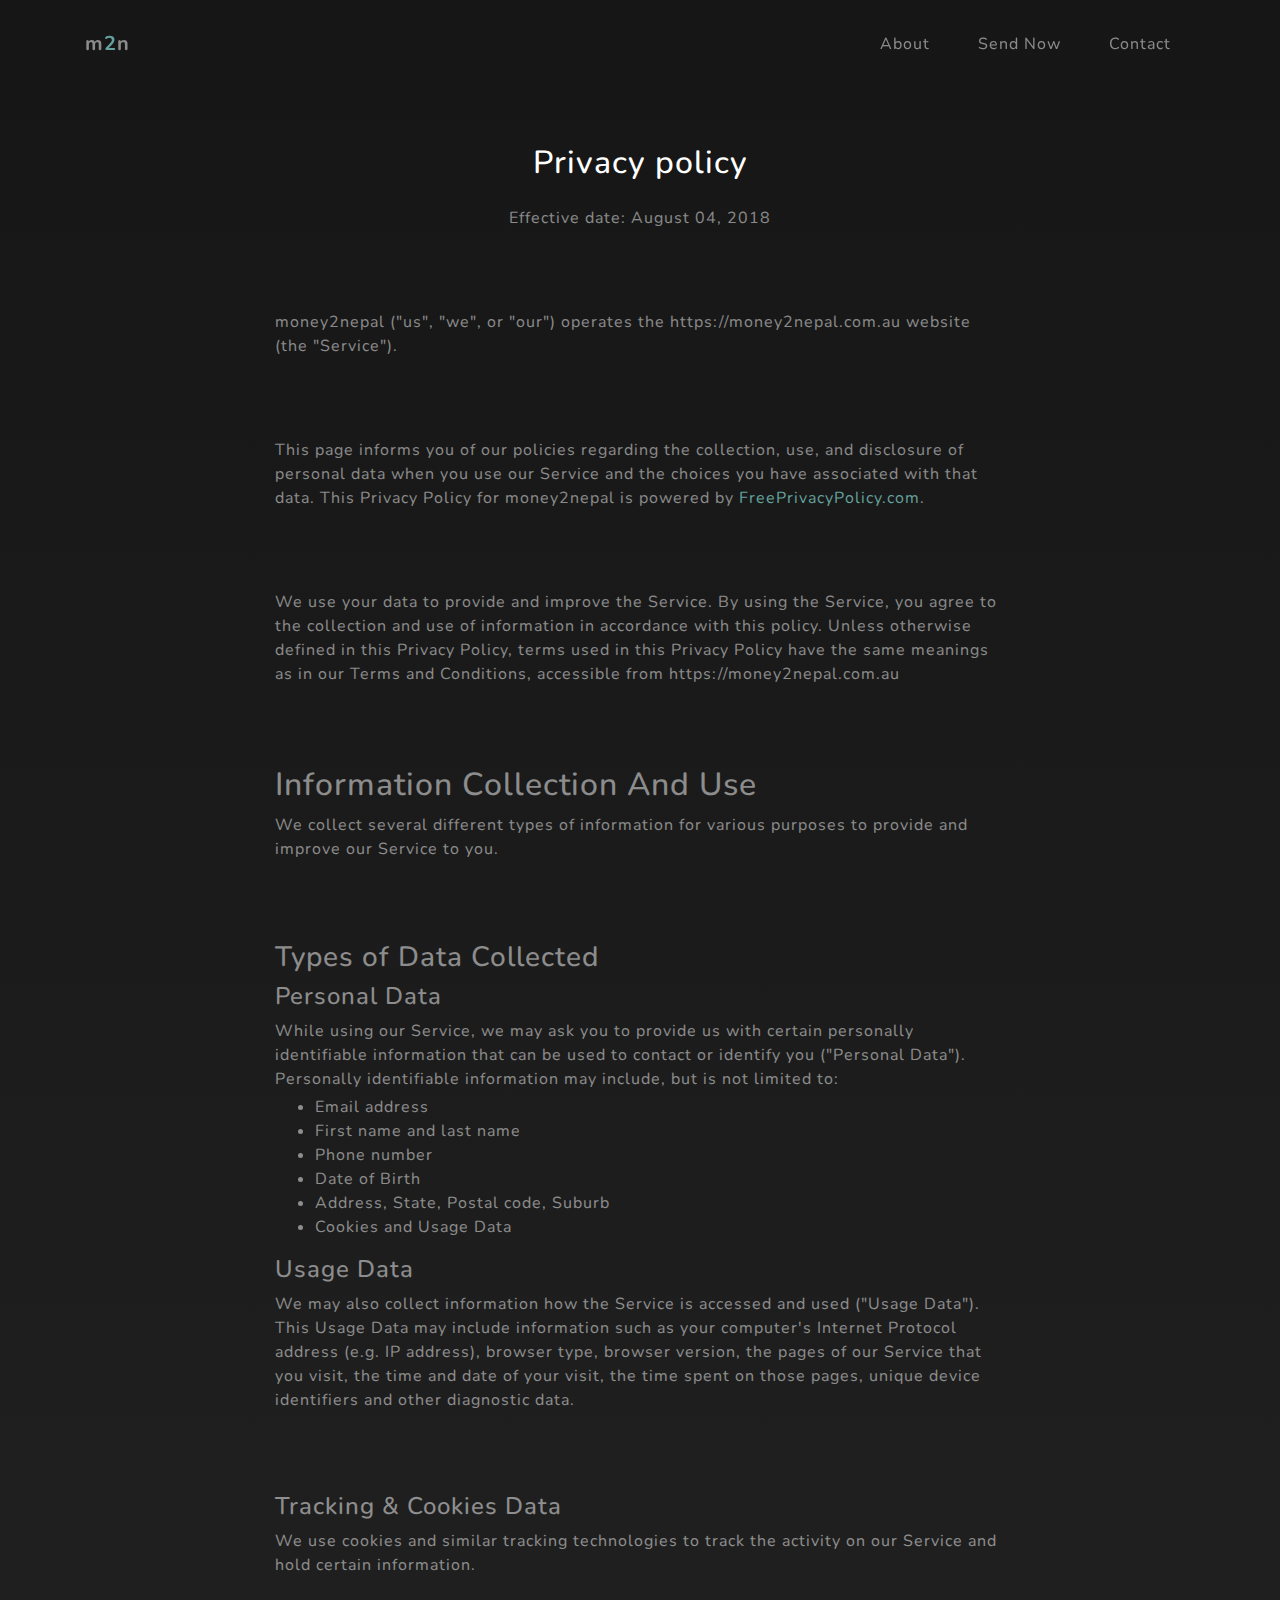
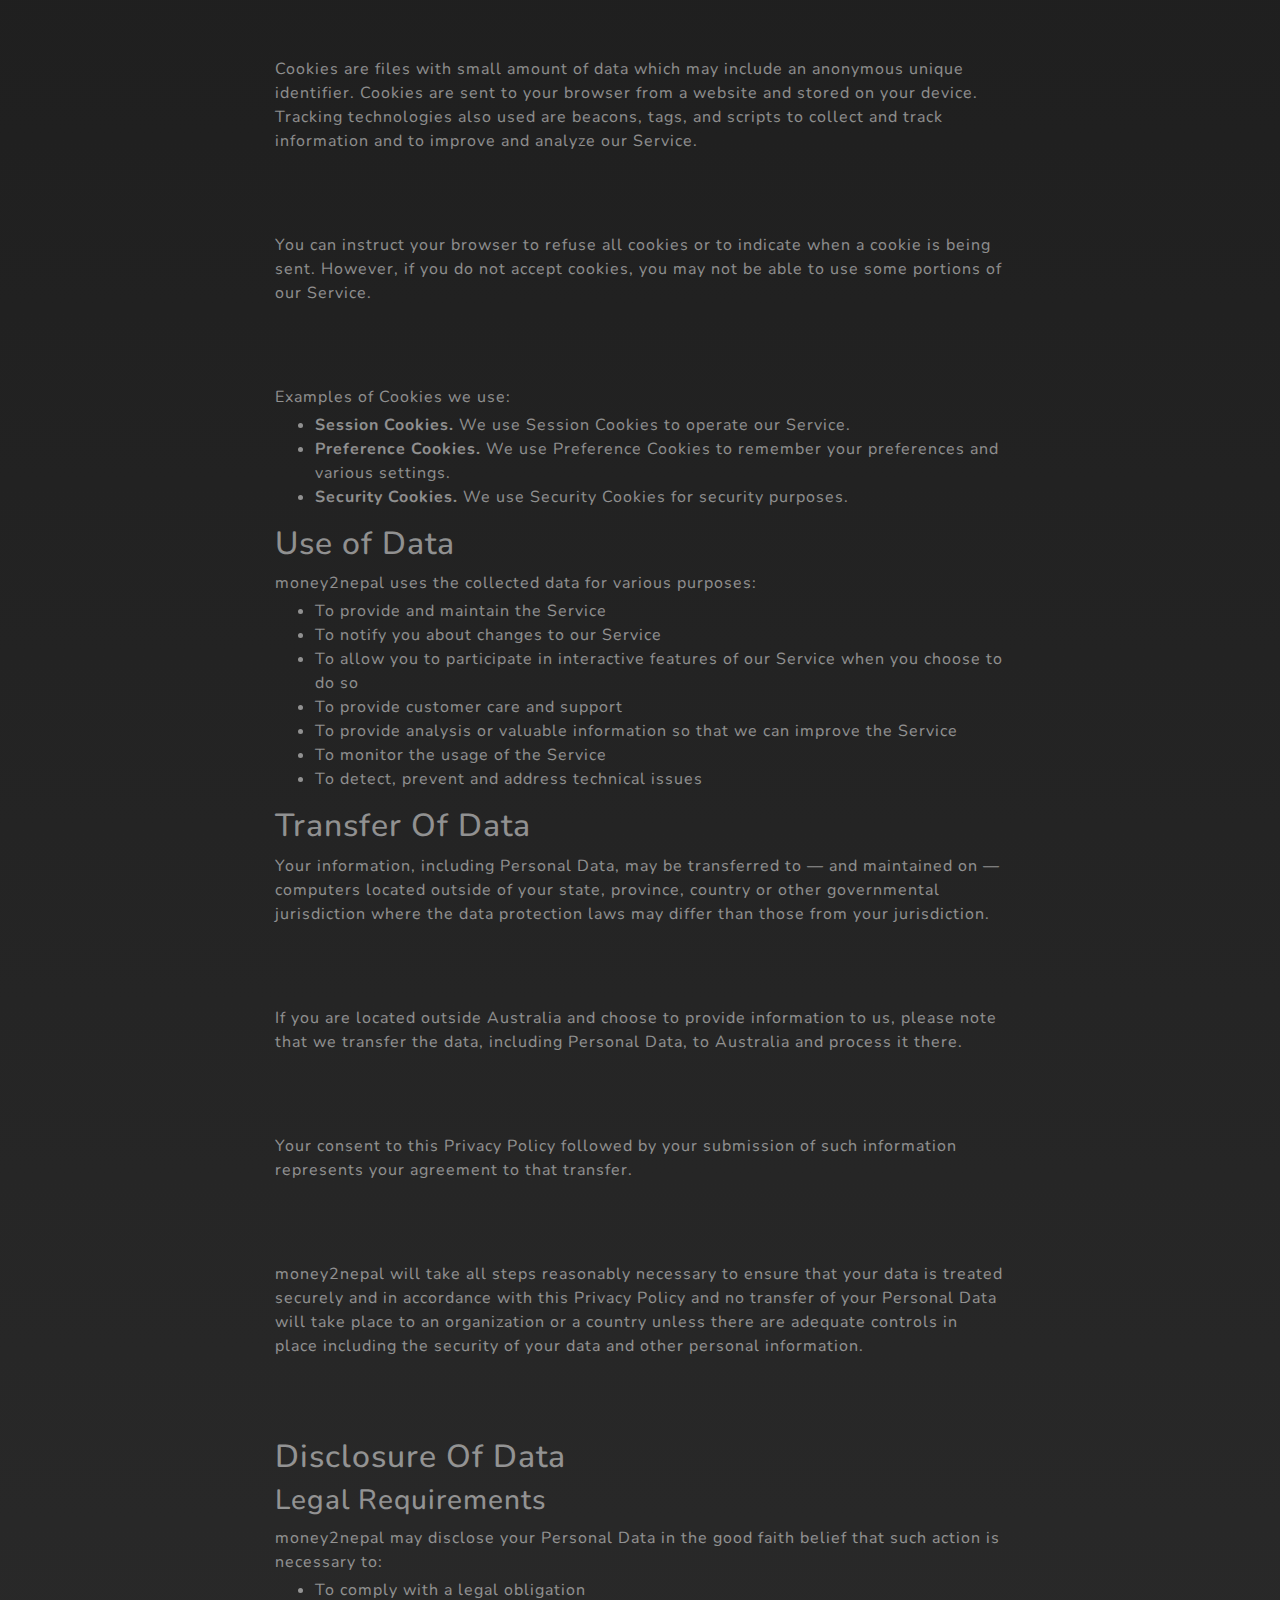
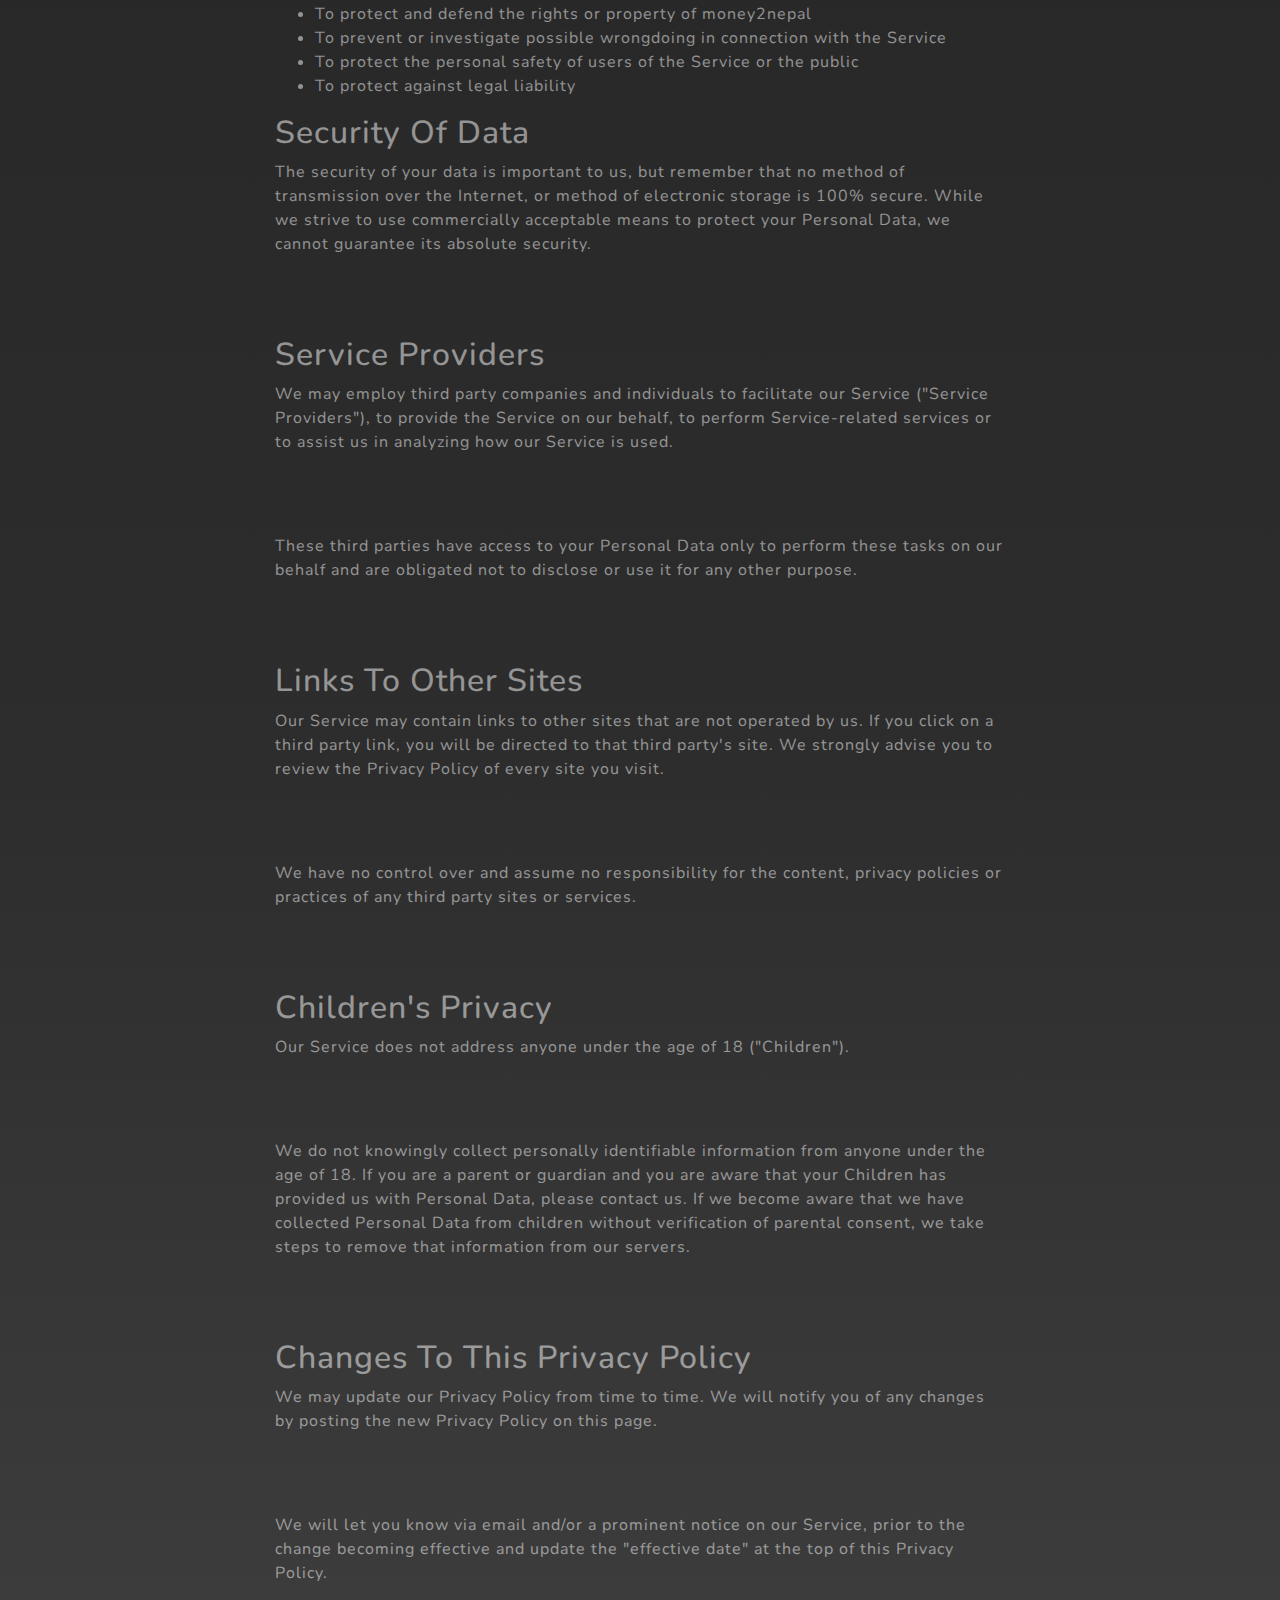
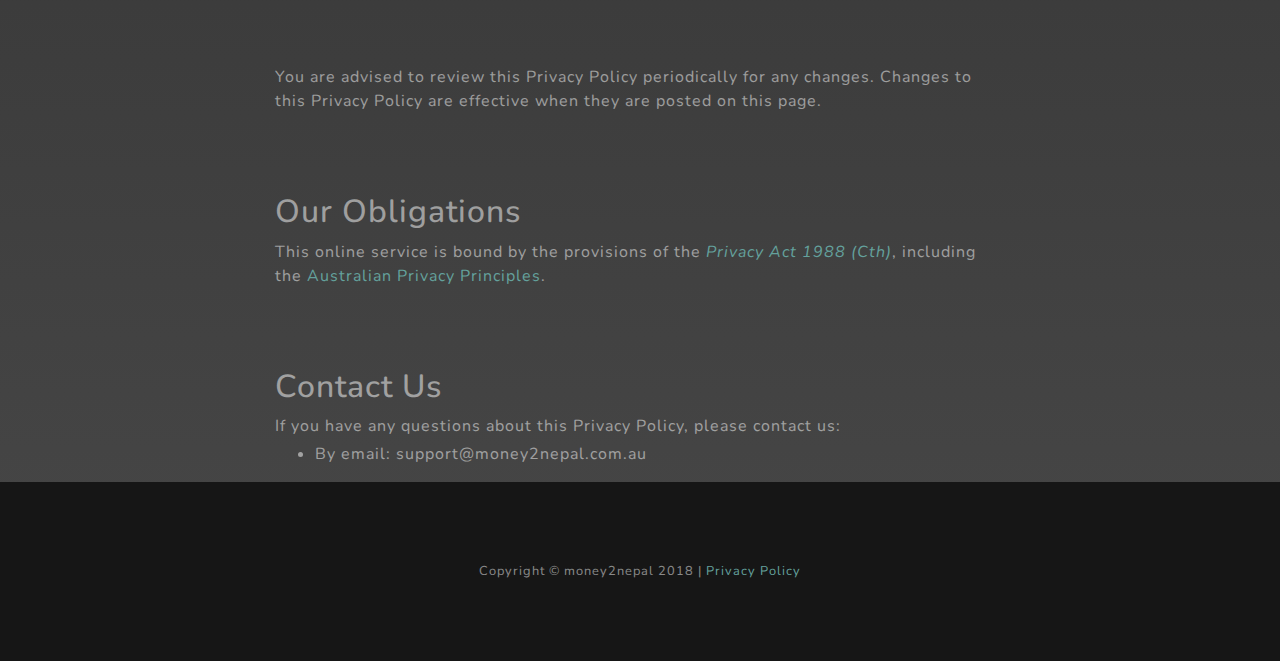
==== commit 358d9e3b: "Added a paragraph in privacy policy." ====
--- a/privacy-policy.html
+++ b/privacy-policy.html
@@ -202,6 +202,10 @@
                         <p>You are advised to review this Privacy Policy periodically for any changes. Changes to this Privacy
                             Policy are effective when they are posted on this page.</p>
 
+                        <h2>Our Obligations</h2>
+                        <p>This online service is bound by the provisions of the <a class="font-italic" href="https://www.legislation.gov.au/Series/C2004A037122">Privacy Act 1988 (Cth)</a>,
+                            including the <a href="https://www.oaic.gov.au/privacy-law/privacy-act/australian-privacy-principles">Australian Privacy Principles</a>.</p>
+
 
                         <h2>Contact Us</h2>
                         <p class="mb-1">If you have any questions about this Privacy Policy, please contact us:</p>
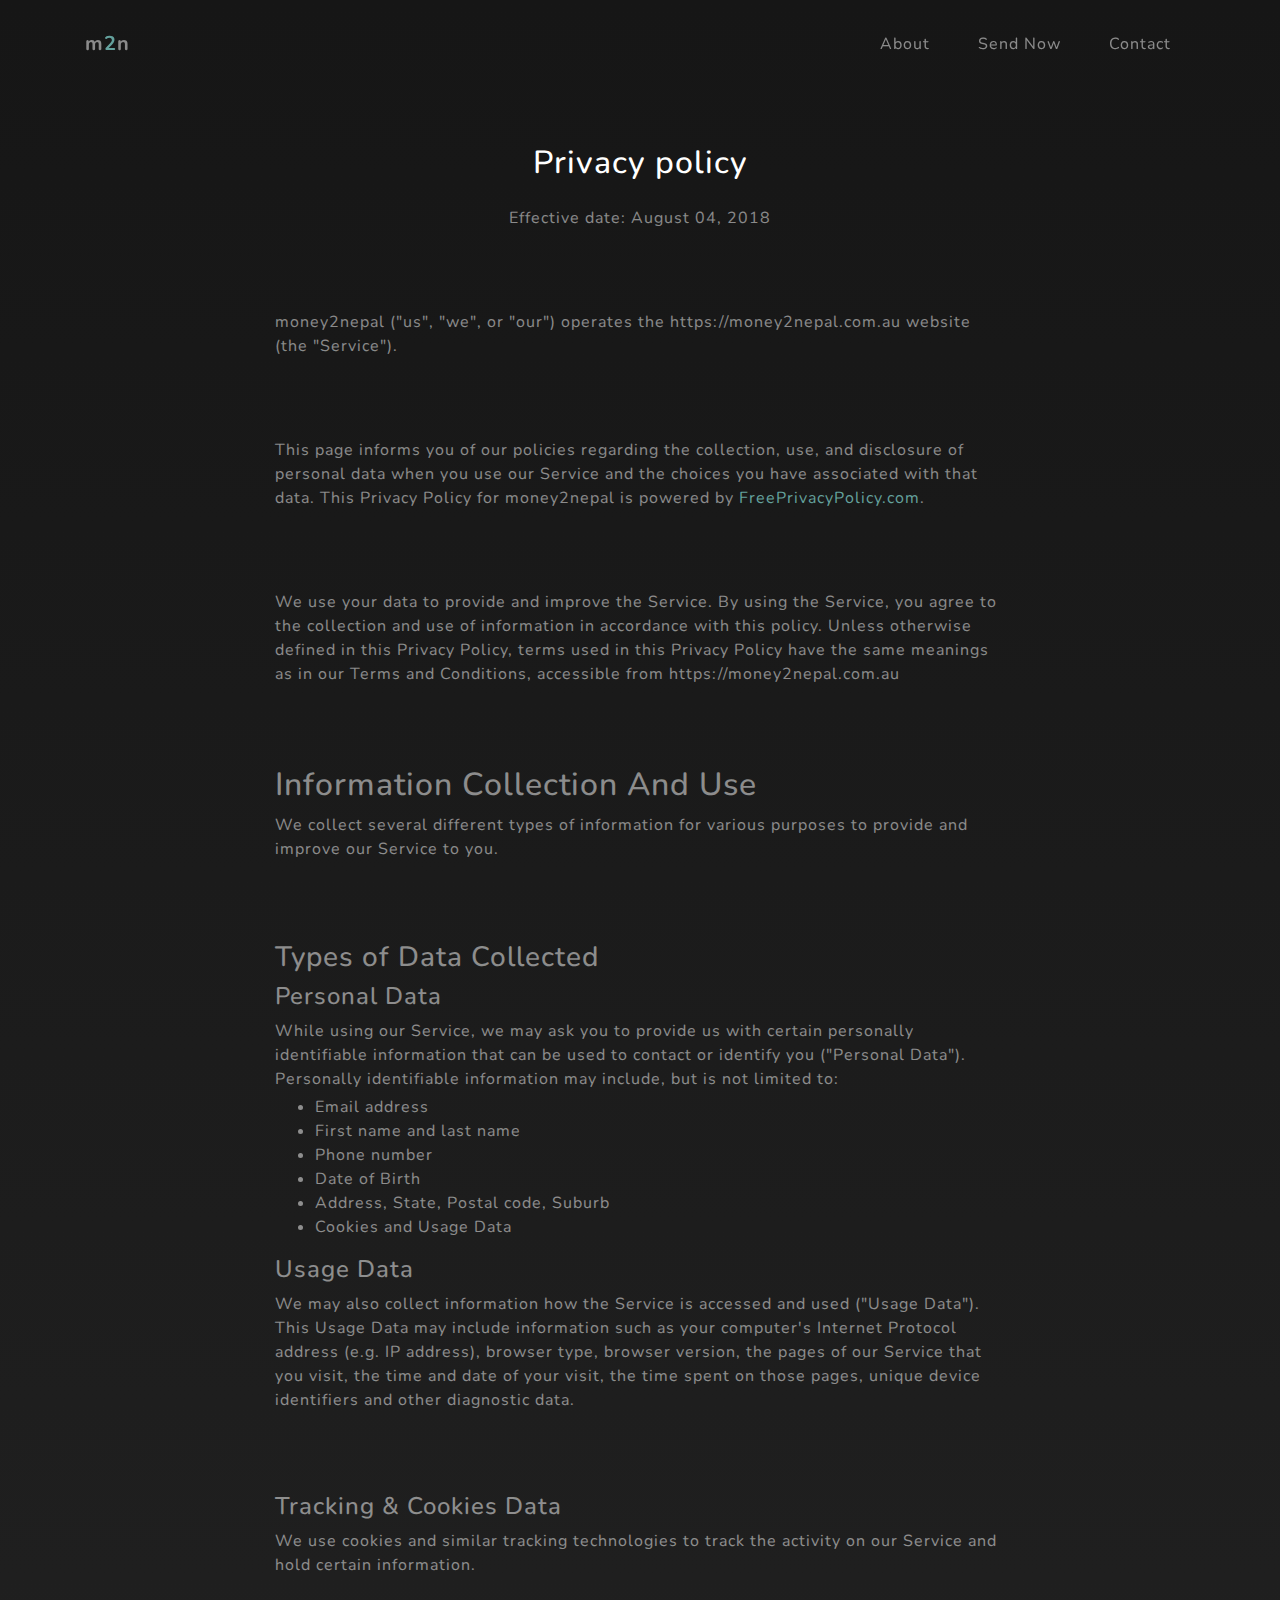
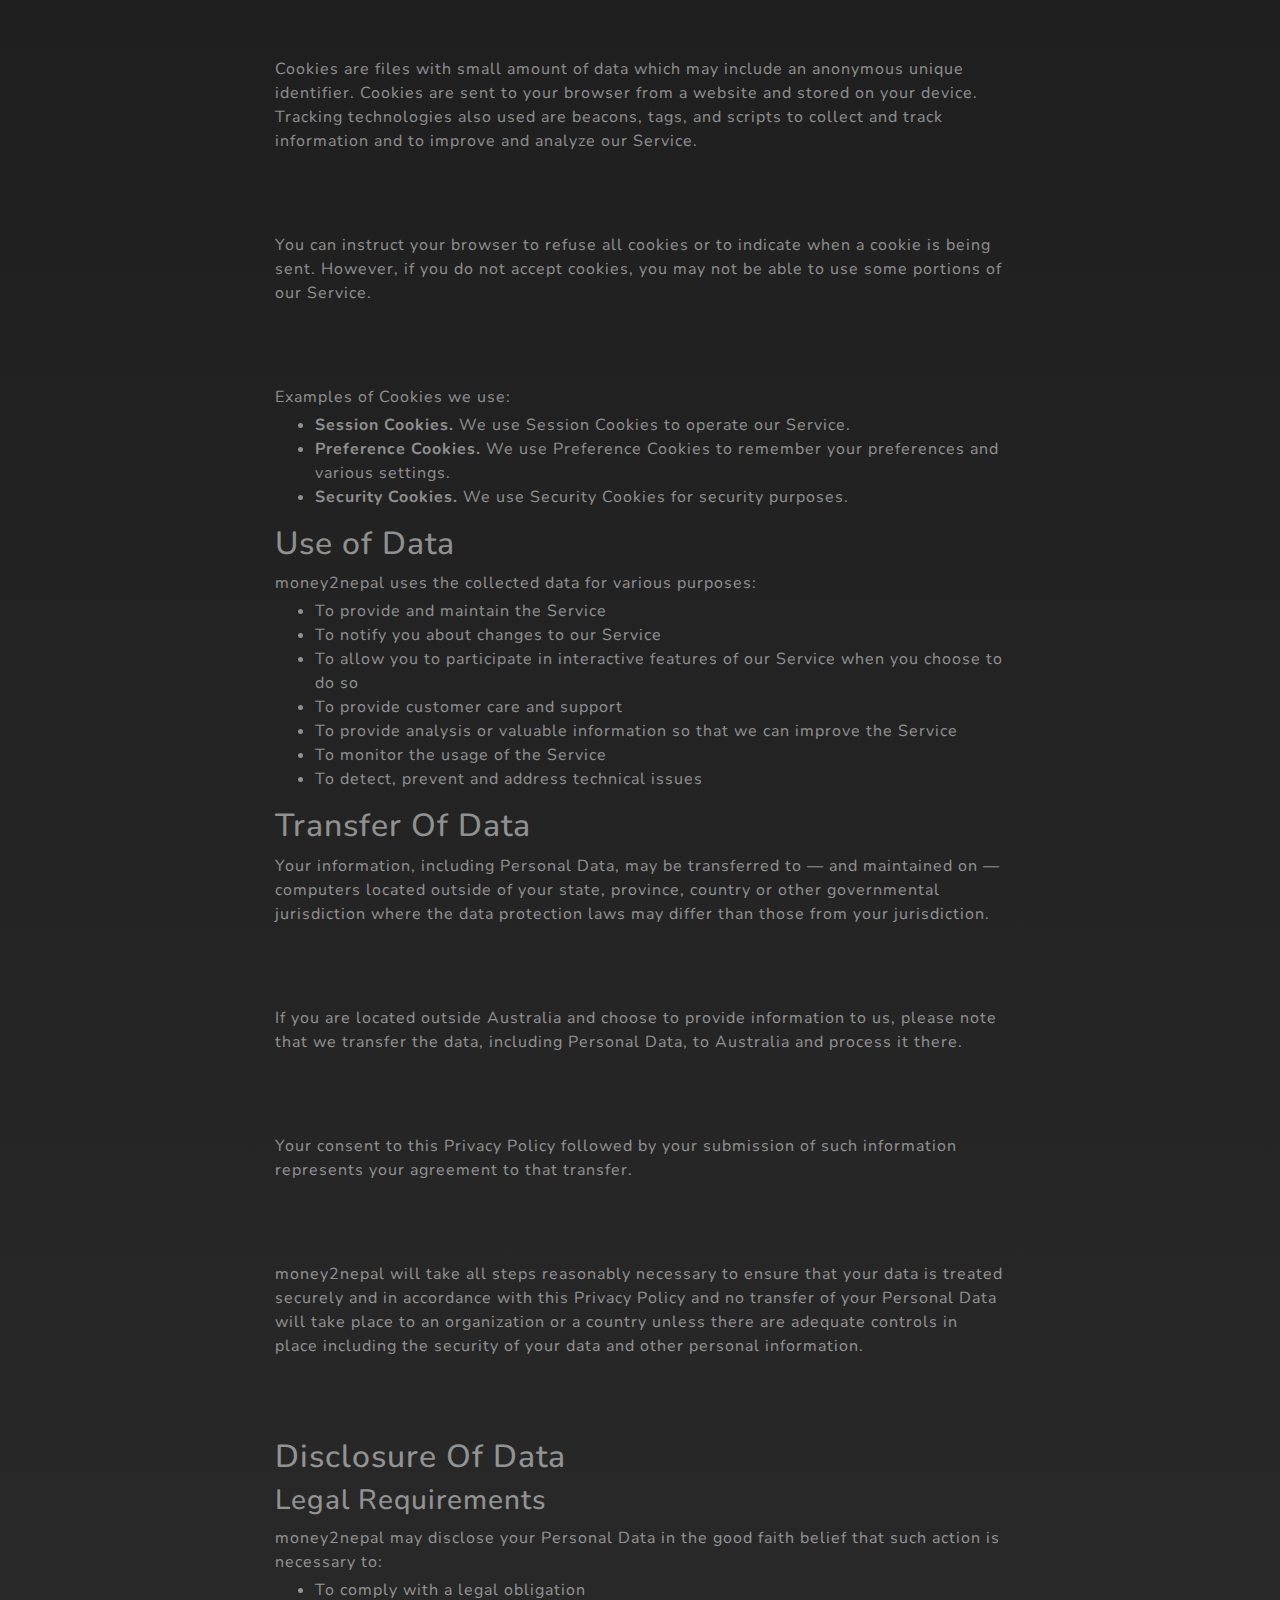
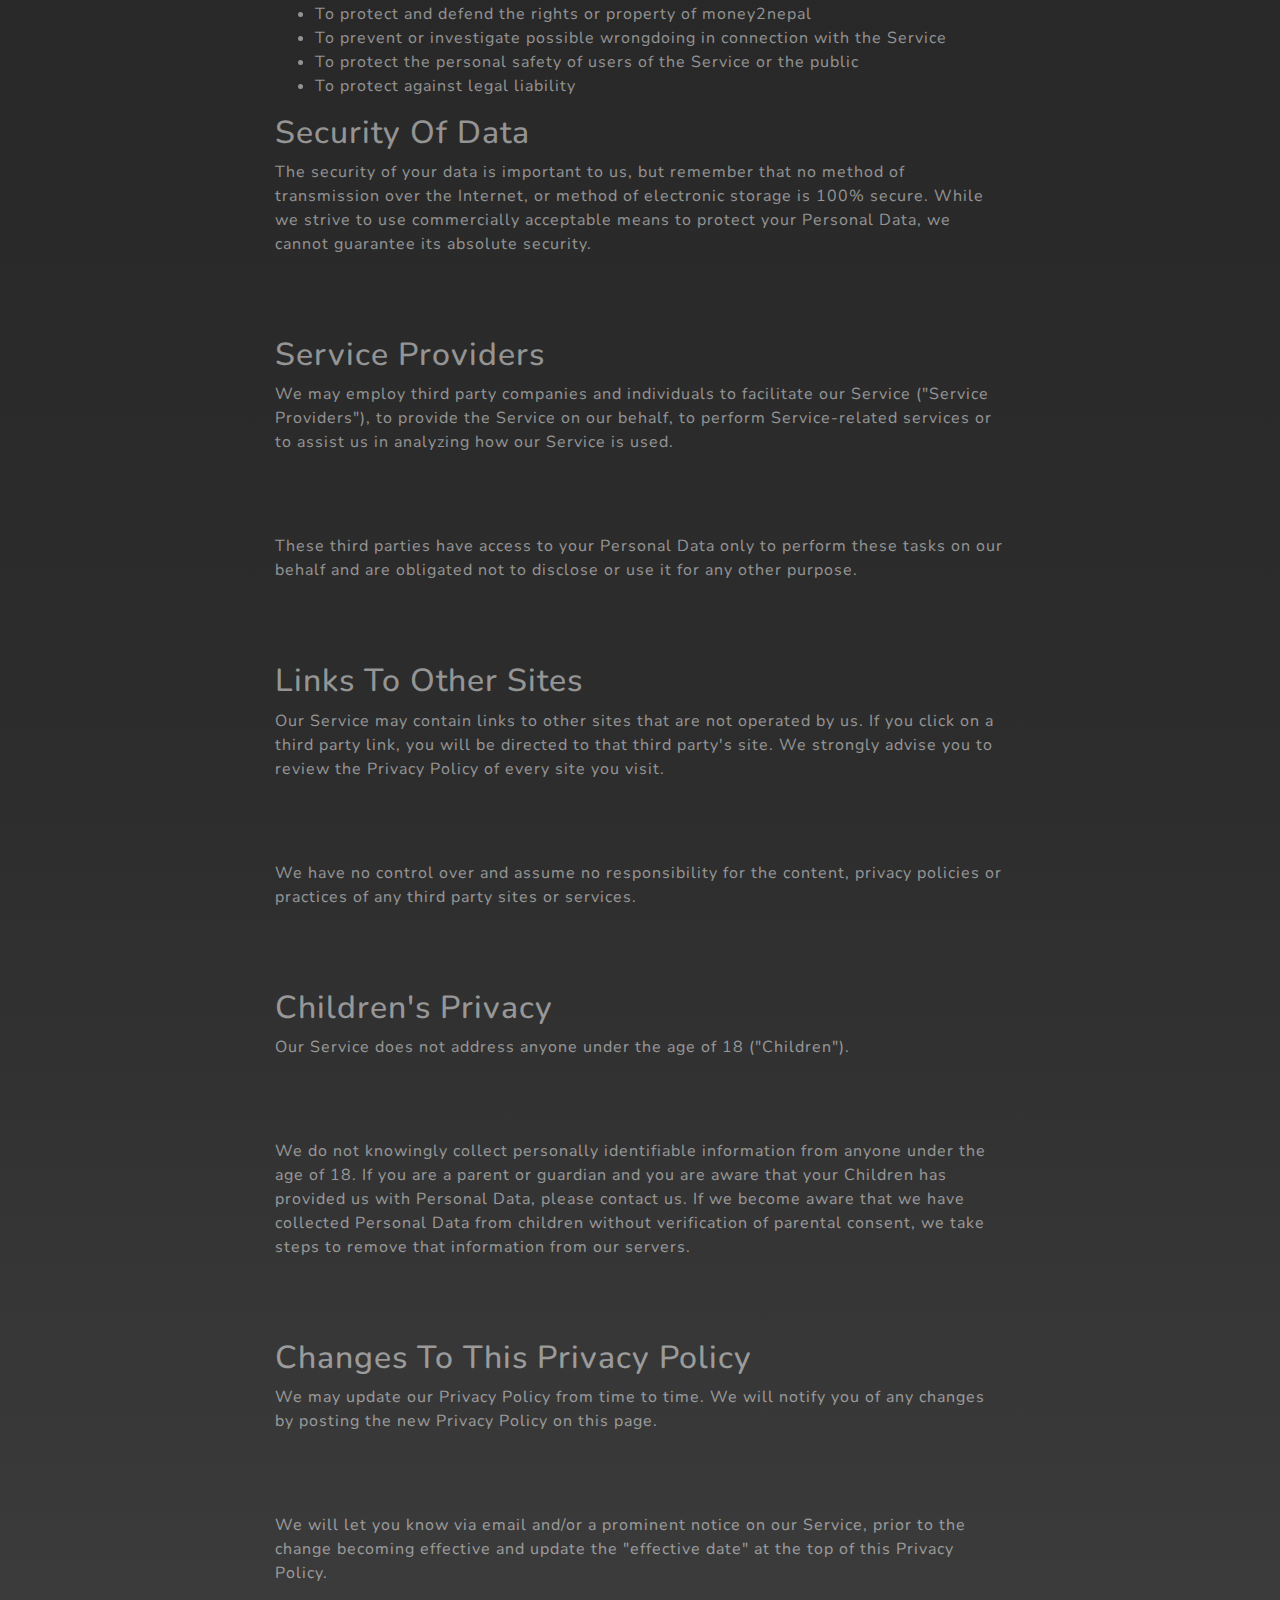
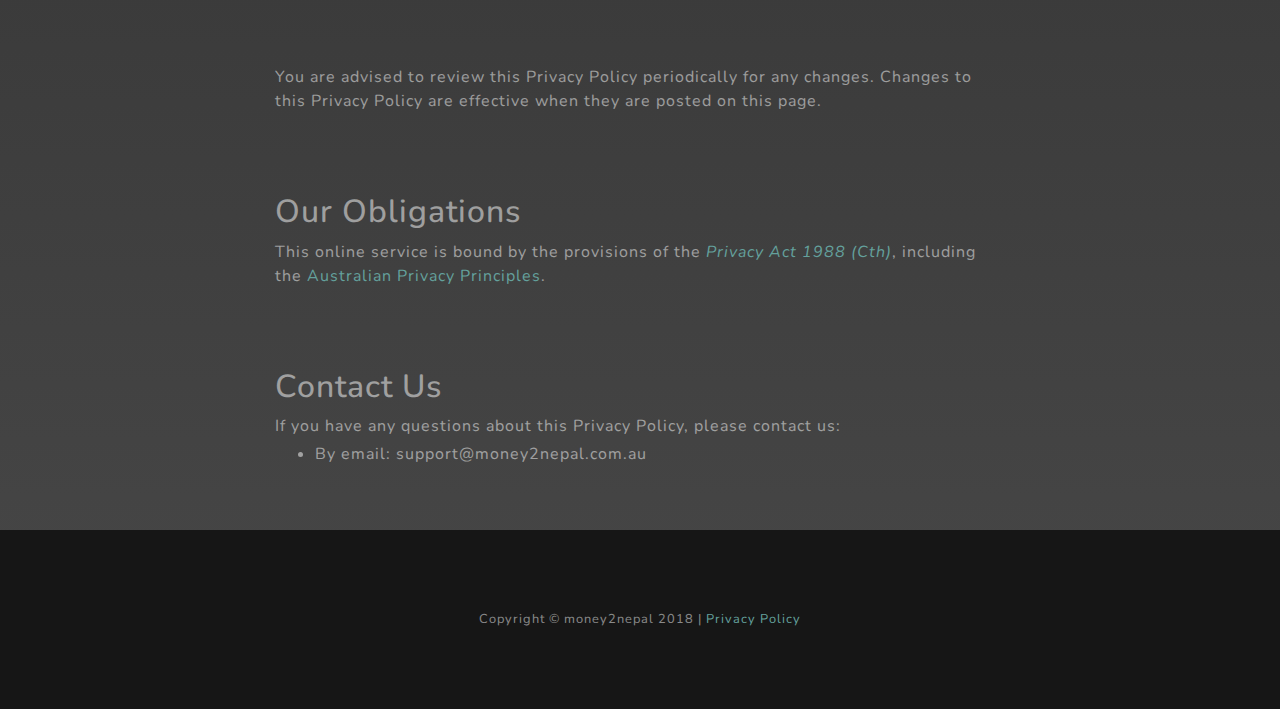
==== commit da969b44: "Added some space at the end of privacy policy." ====
--- a/privacy-policy.html
+++ b/privacy-policy.html
@@ -209,7 +209,7 @@
 
                         <h2>Contact Us</h2>
                         <p class="mb-1">If you have any questions about this Privacy Policy, please contact us:</p>
-                        <ul>
+                        <ul class="mb-5 pb-3">
                             <li>By email: support@money2nepal.com.au</li>
 
                         </ul>
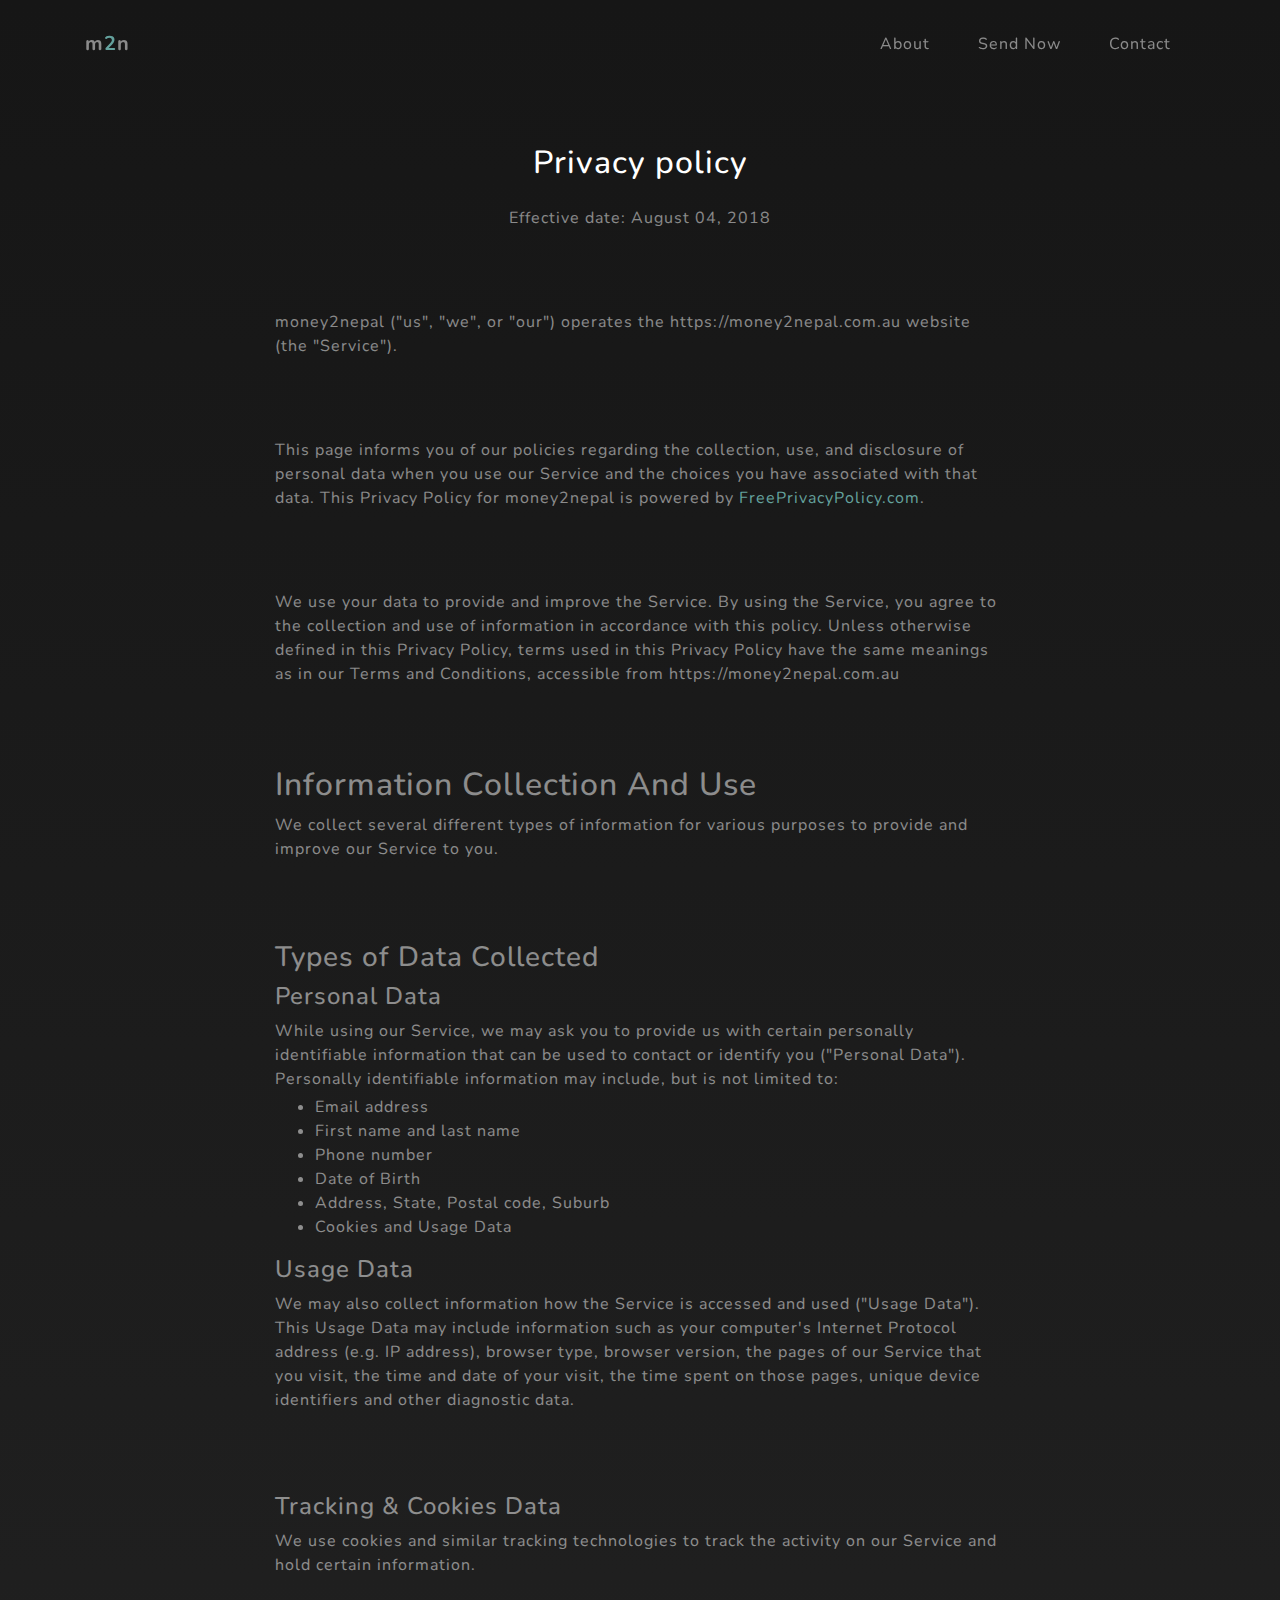
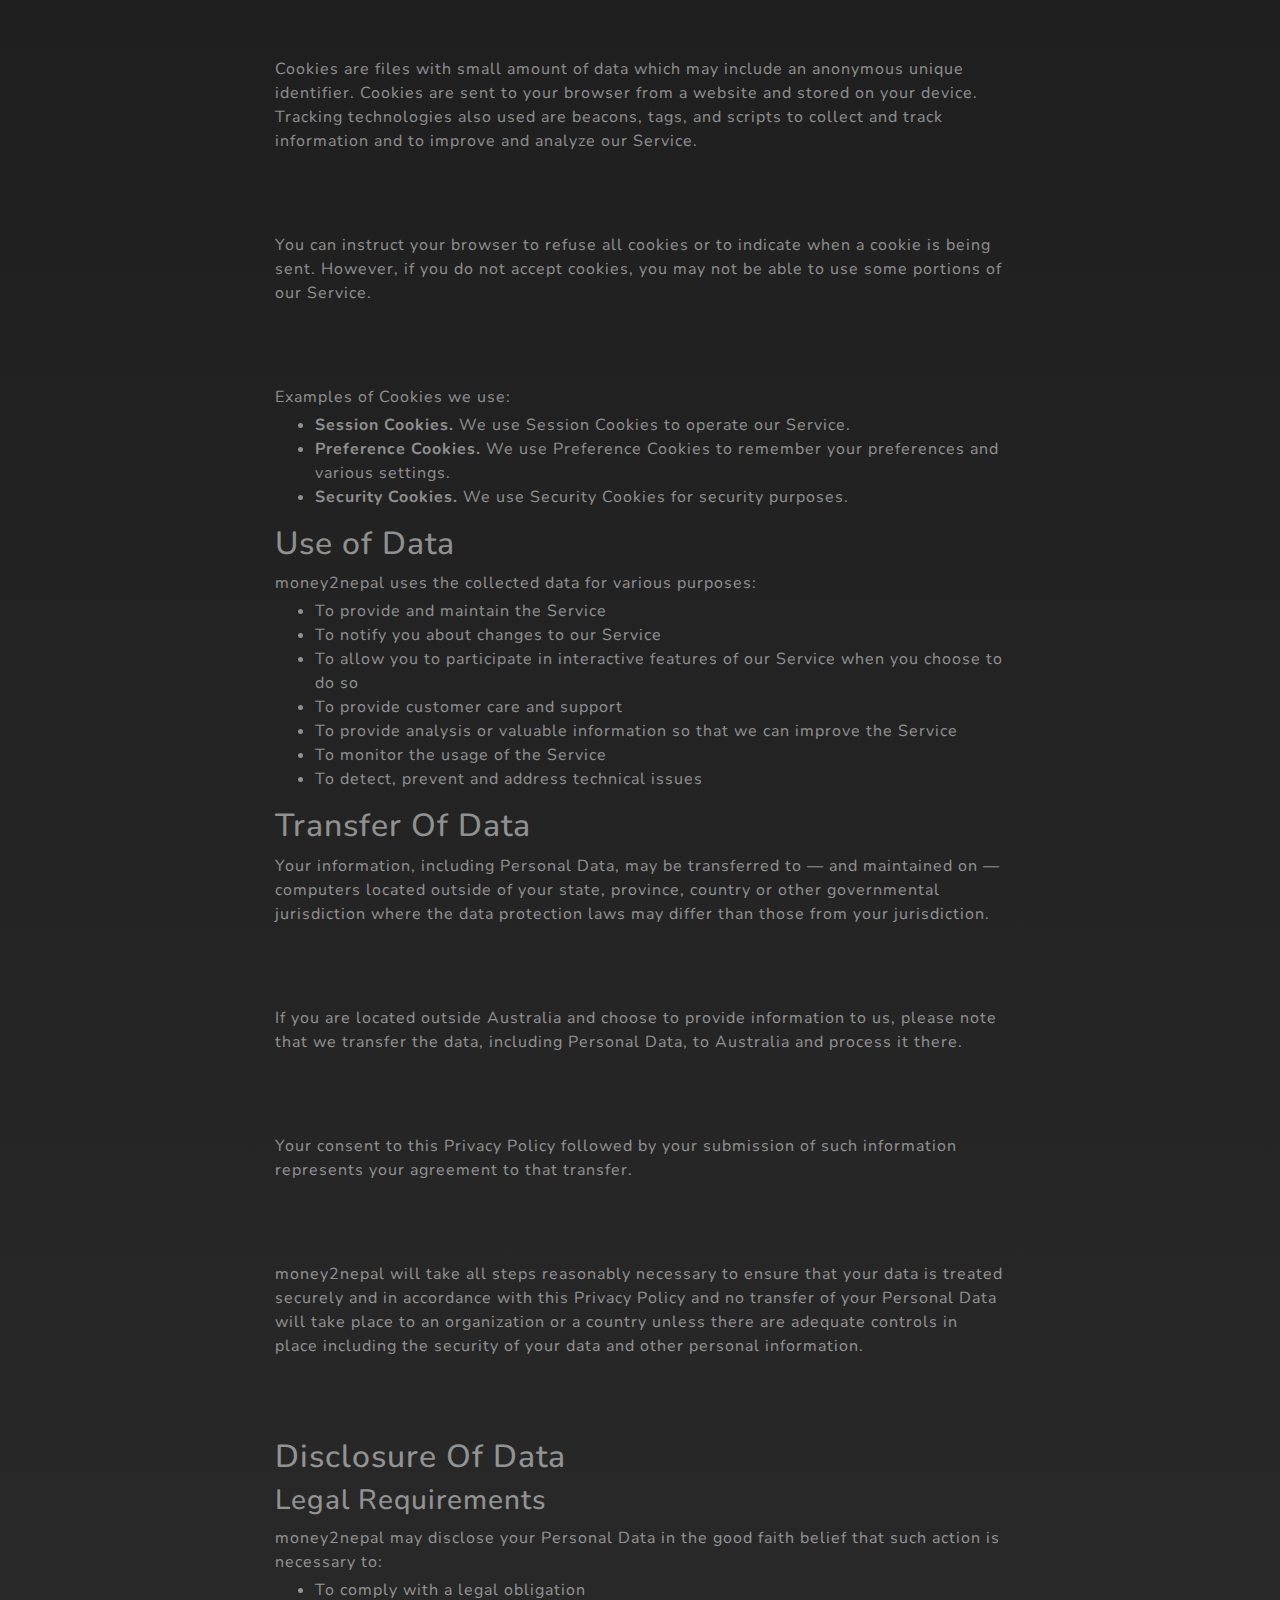
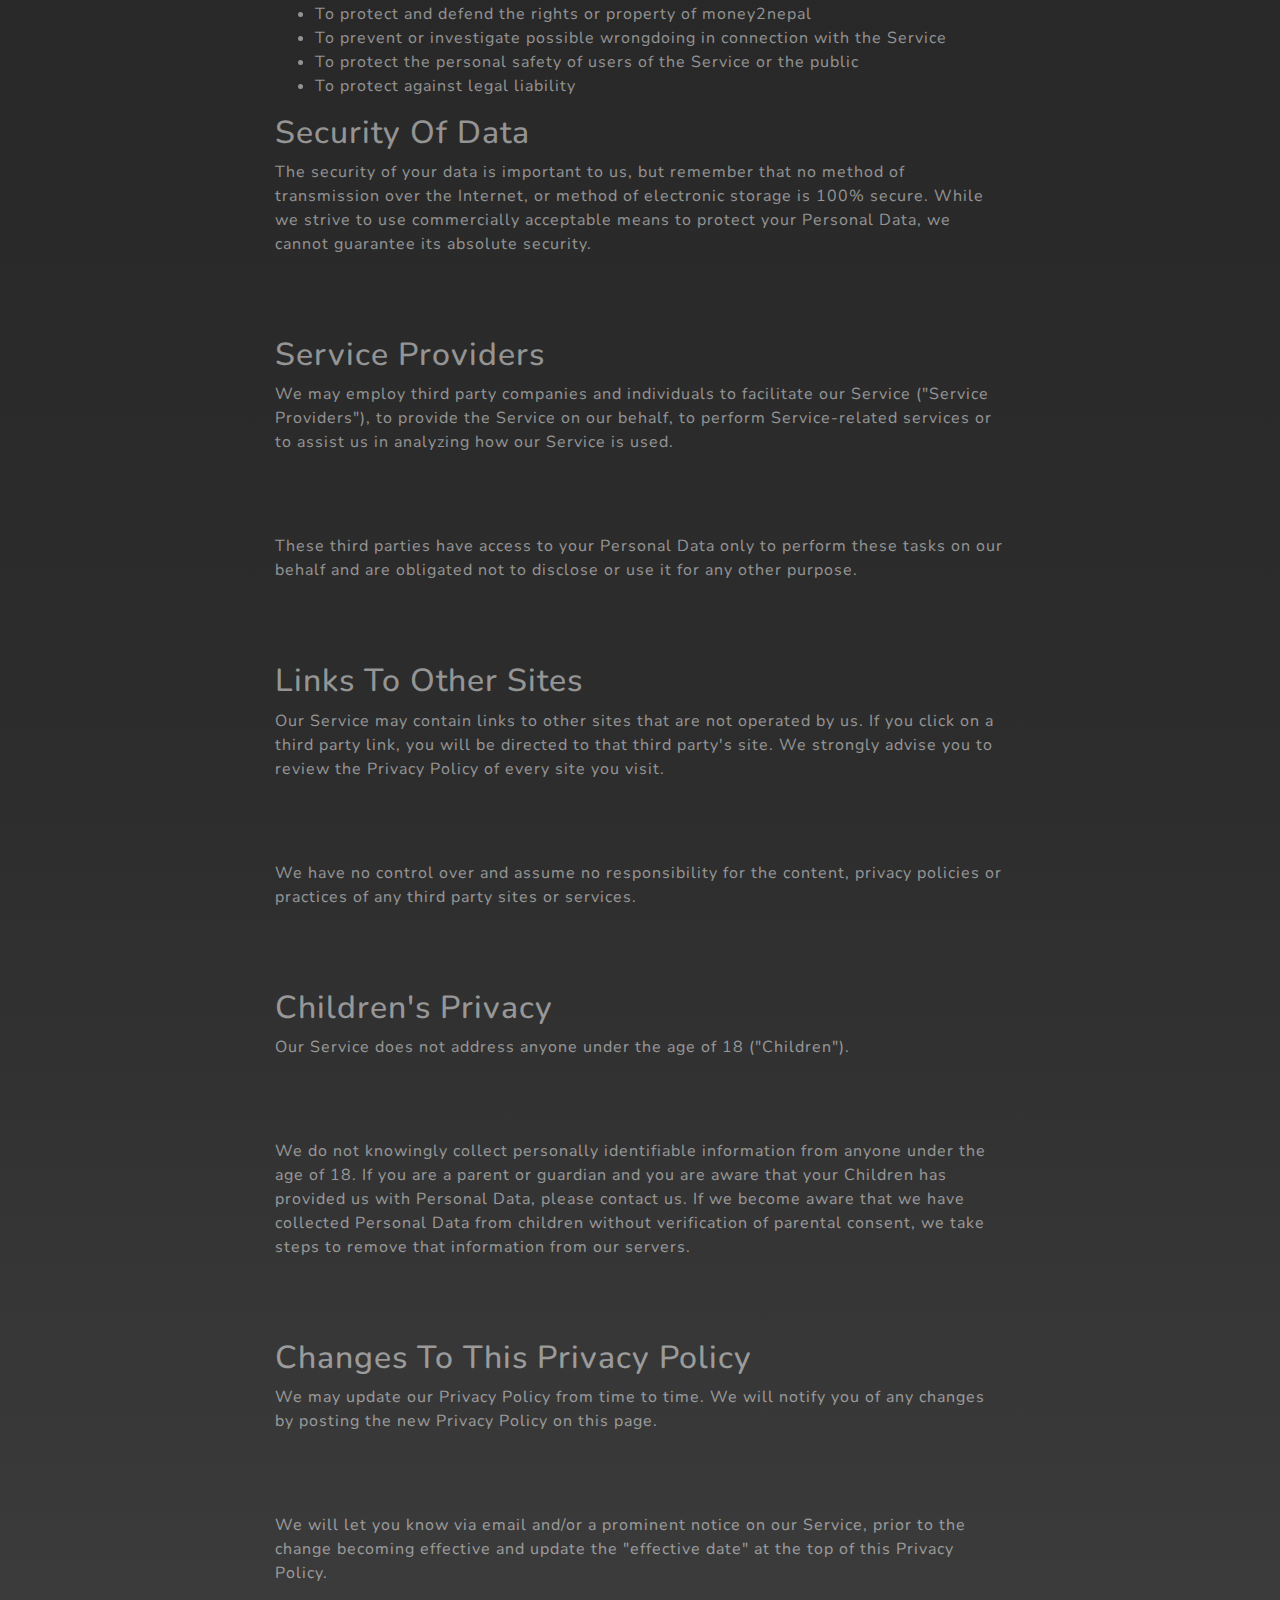
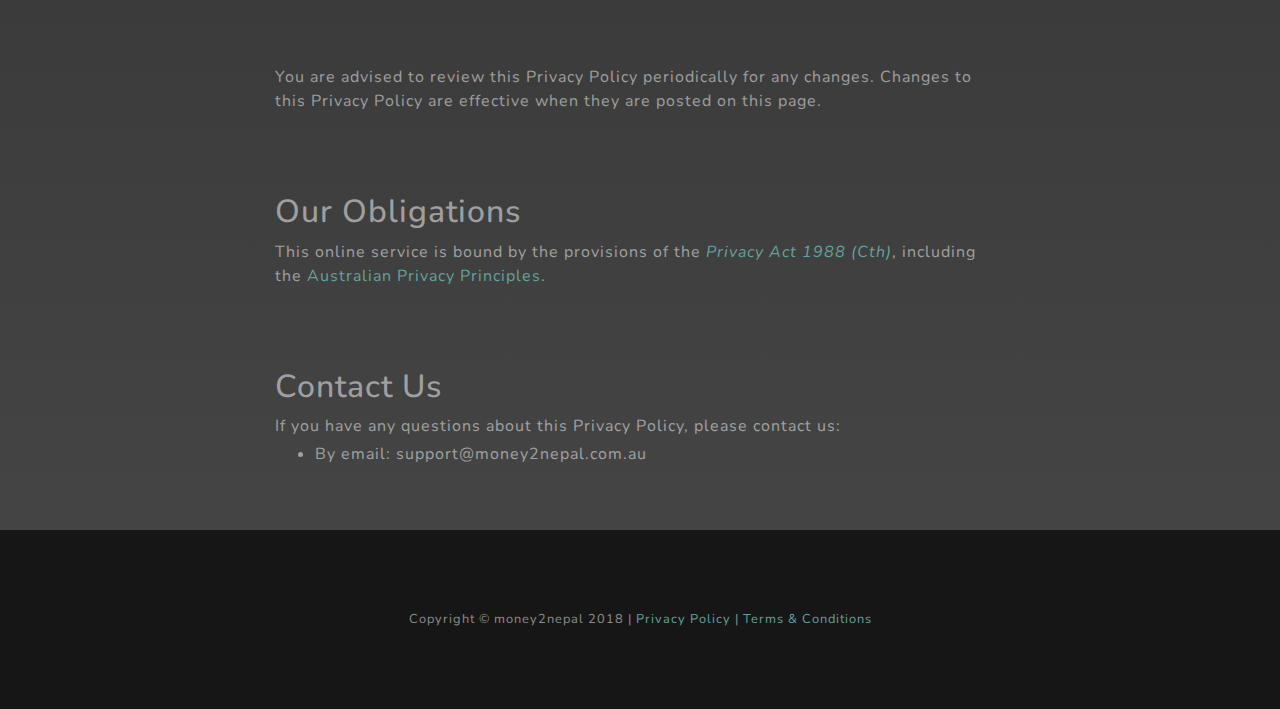
==== commit ad2c5240: "Terms and condition updated. Second terms and conditions appended to the first one. Linked t's & c's" ====
--- a/privacy-policy.html
+++ b/privacy-policy.html
@@ -222,7 +222,9 @@
     <!-- Footer -->
     <footer class="bg-black small text-center text-white-50">
         <div class="container">
-            Copyright &copy; money2nepal 2018 | <a href="/privacy-policy.html">Privacy Policy</a>
+                Copyright &copy; money2nepal 2018
+                 | <a href="privacy-policy.html">Privacy Policy</a>
+                 | <a href="terms-and-conditions.html">Terms &amp; Conditions</a>
         </div>
     </footer>
 
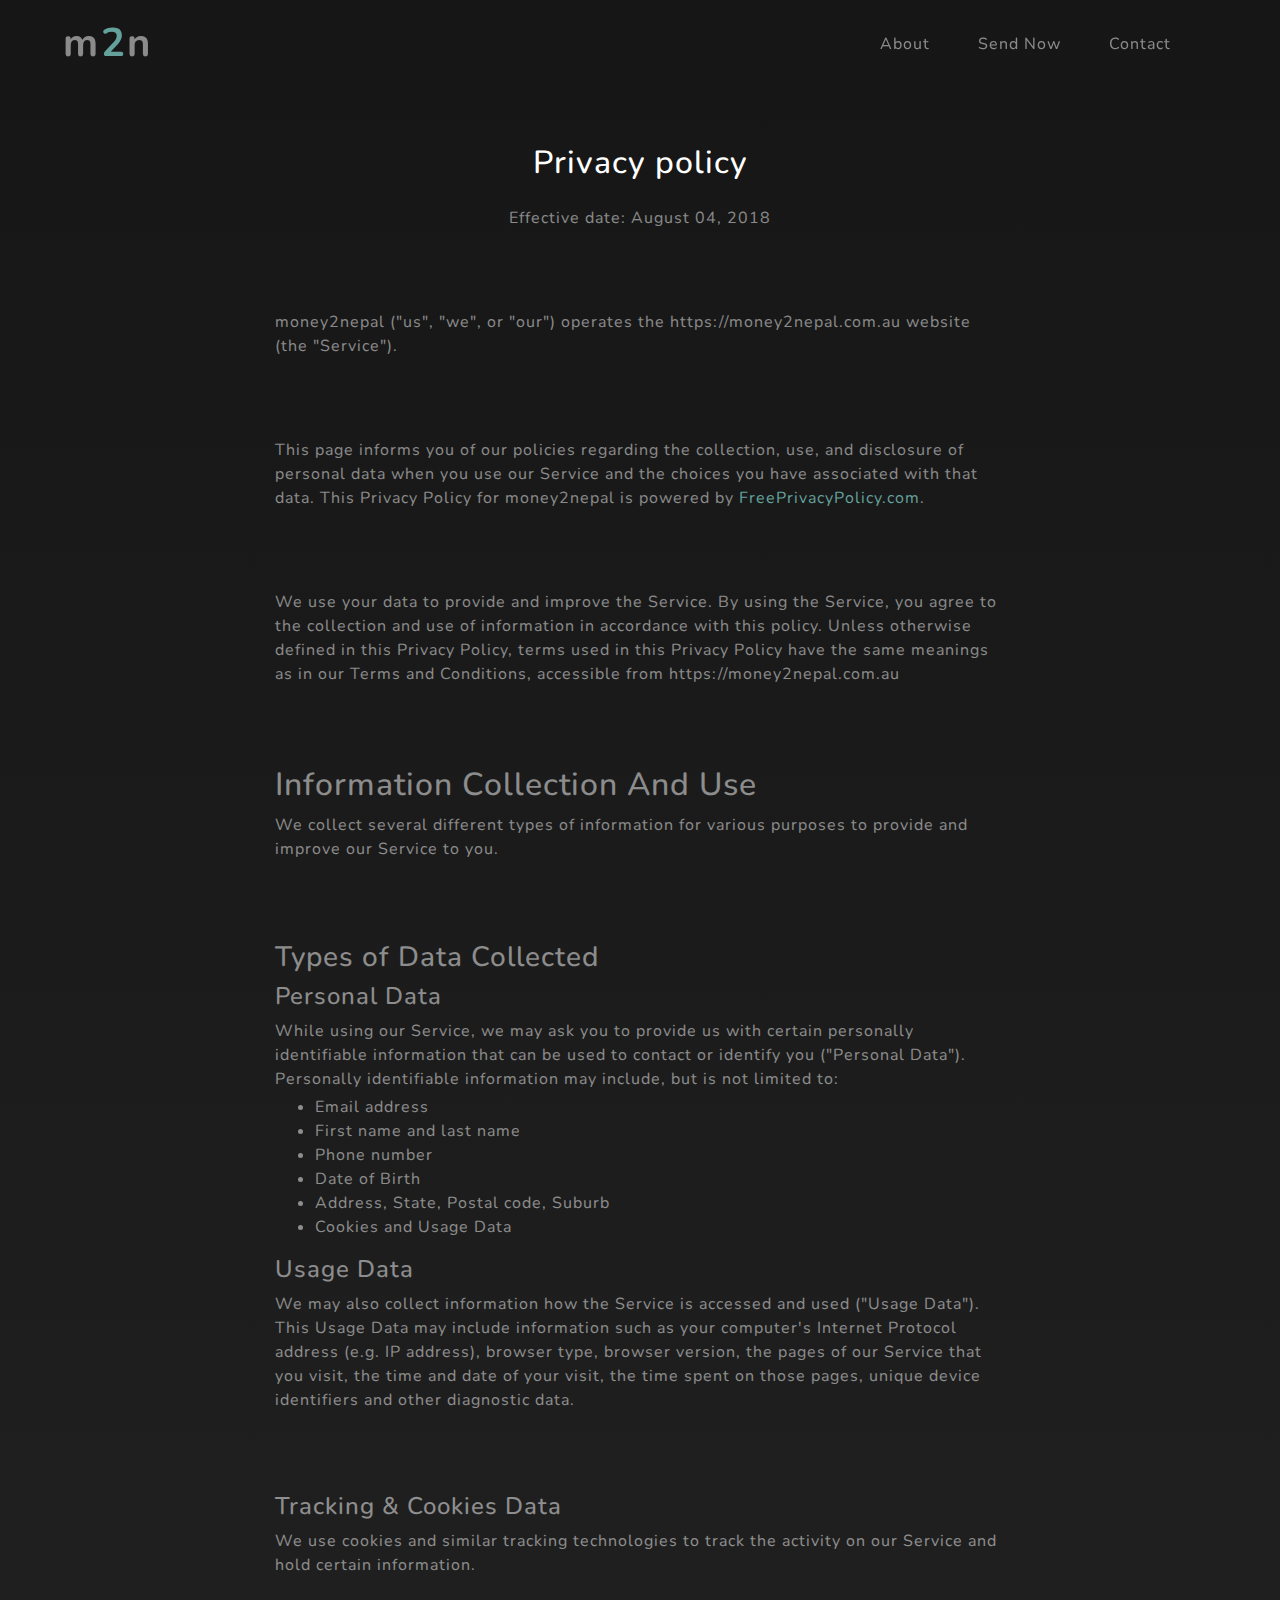
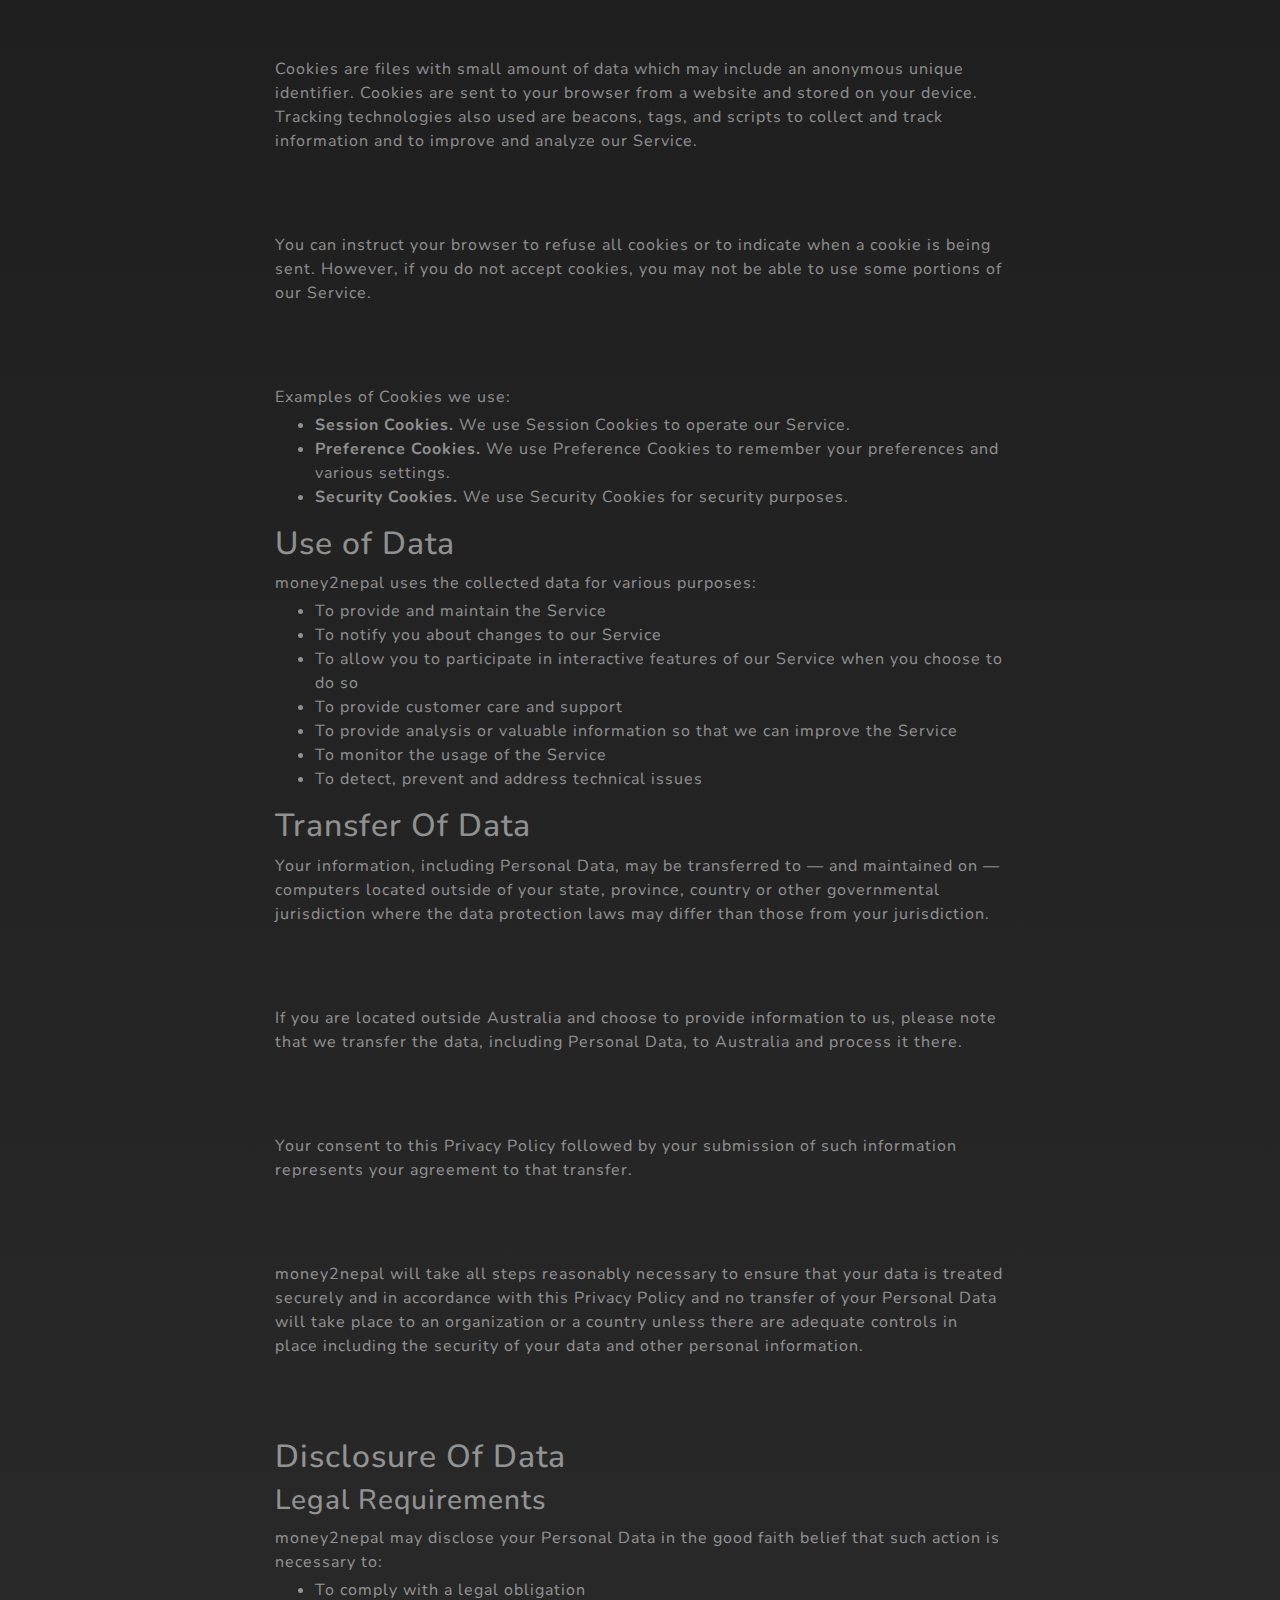
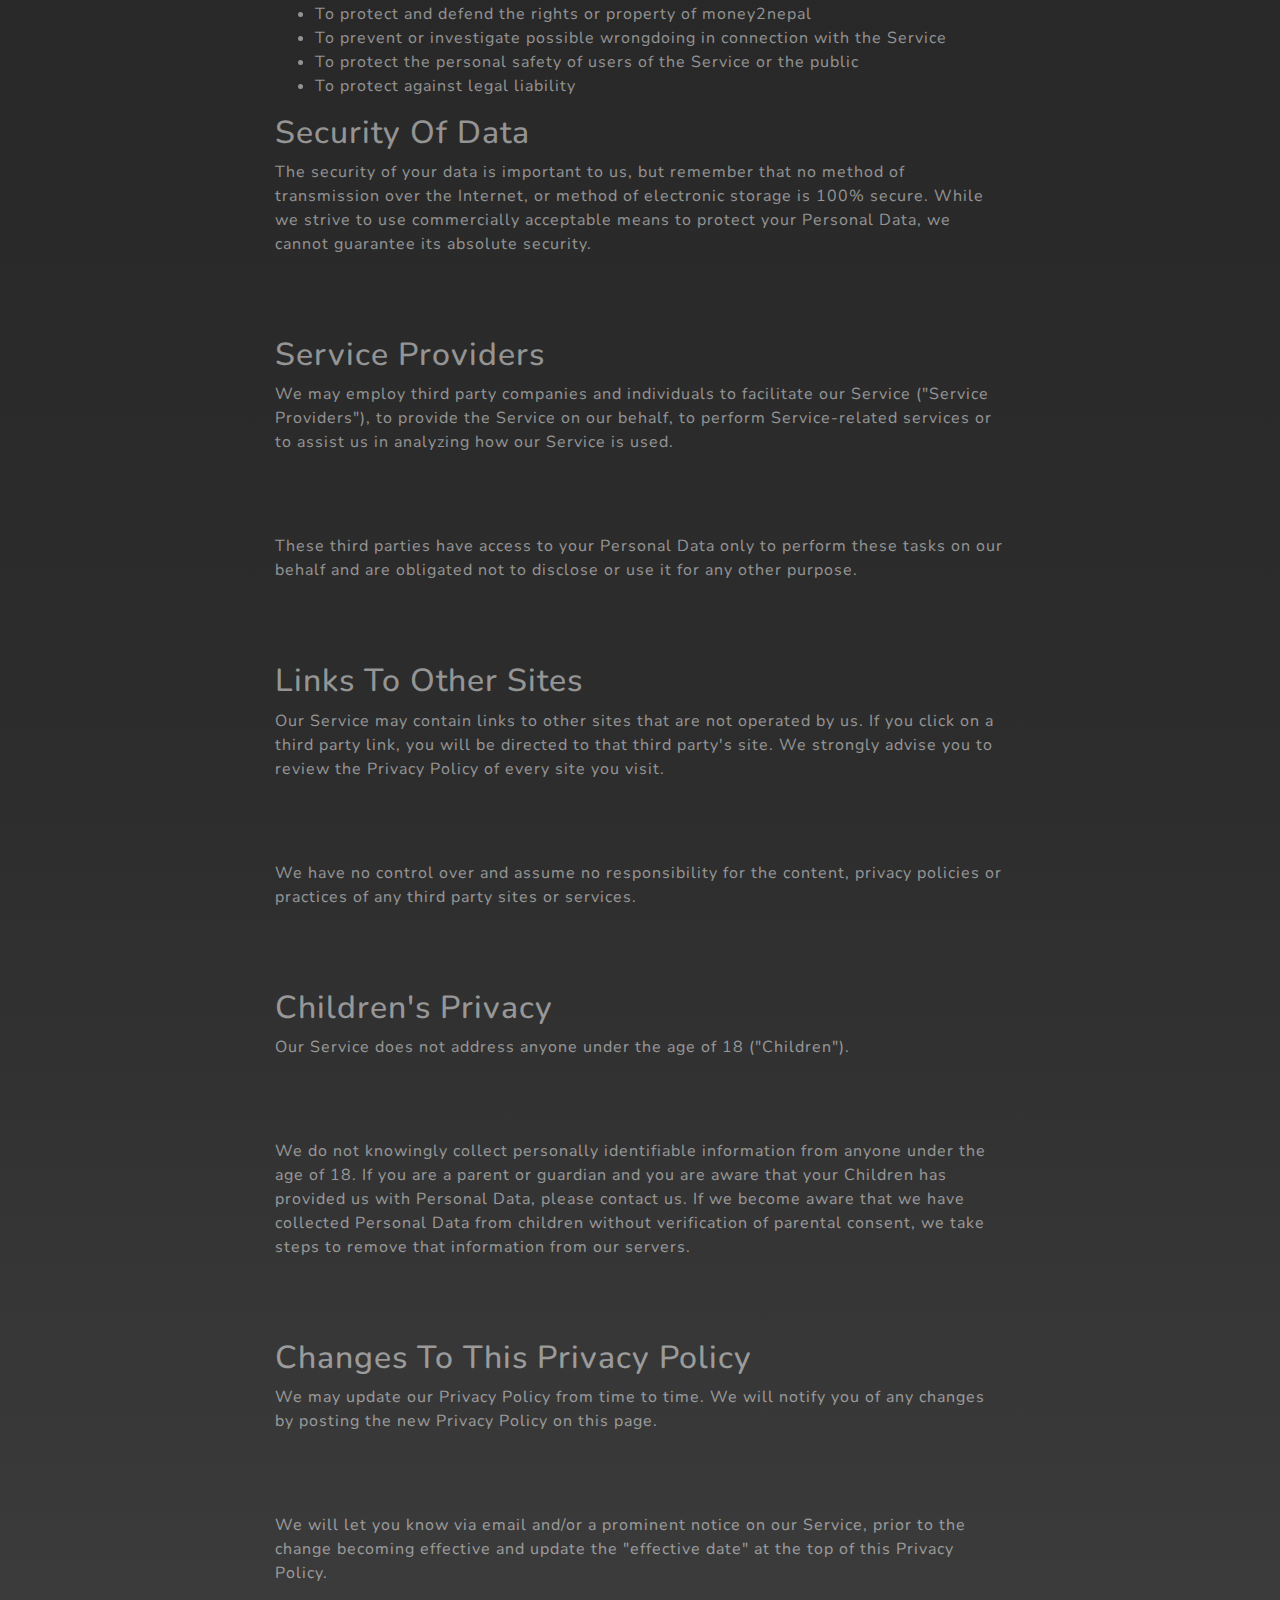
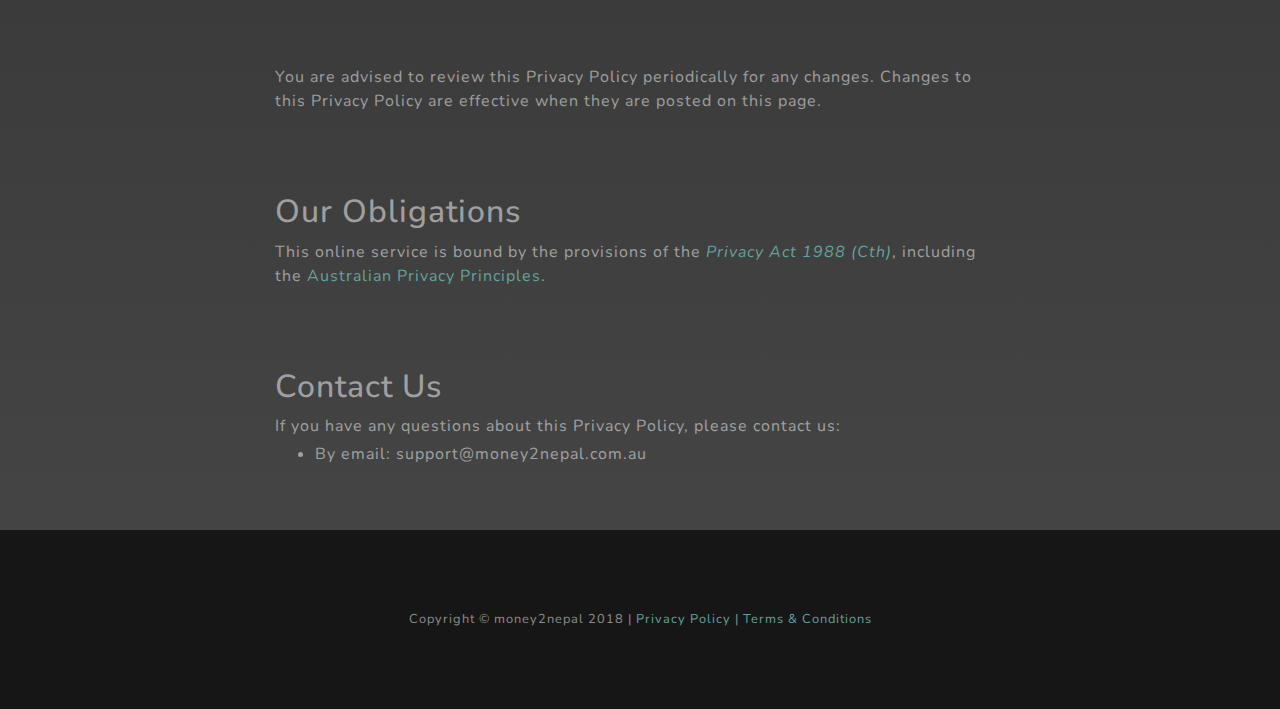
==== commit 36fe8458: "Added favicon." ====
--- a/privacy-policy.html
+++ b/privacy-policy.html
@@ -20,6 +20,8 @@
 
     <!-- Custom styles for this template -->
     <link href="css/grayscale.min.css" rel="stylesheet">
+
+    <link rel="icon" type="image/png" sizes="96x96" href="/favicon-96x96.png">
 
 </head>
 
--- a/css/grayscale.min.css
+++ b/css/grayscale.min.css
@@ -2,4 +2,4 @@
  * Start Bootstrap - Grayscale v5.0.1 (https://startbootstrap.com/template-overviews/grayscale)
  * Copyright 2013-2018 Start Bootstrap
  * Licensed under MIT (https://github.com/BlackrockDigital/startbootstrap-grayscale/blob/master/LICENSE)
- */#mainNav{min-height:56px;background-color:#fff}#mainNav .navbar-toggler{font-size:80%;padding:.75rem;color:#64a19d;border:1px solid #64a19d}#mainNav .navbar-toggler:focus{outline:0}#mainNav .navbar-brand{color:#161616;font-weight:700;padding:.9rem 0}#mainNav .navbar-nav .nav-item:hover{color:fade(white,80%);outline:0;background-color:transparent}#mainNav .navbar-nav .nav-item:active,#mainNav .navbar-nav .nav-item:focus{outline:0;background-color:transparent}@media (min-width:992px){#mainNav{padding-top:0;padding-bottom:0;border-bottom:none;background-color:transparent;transition:background-color .3s ease-in-out}#mainNav .navbar-brand{padding:.5rem 0;color:rgba(255,255,255,.5)}#mainNav .nav-link{transition:none;padding:2rem 1.5rem;color:rgba(255,255,255,.5)}#mainNav .nav-link:hover{color:rgba(255,255,255,.75)}#mainNav .nav-link:active{color:#fff}#mainNav.navbar-shrink{background-color:#fff}#mainNav.navbar-shrink .navbar-brand{color:#161616}#mainNav.navbar-shrink .nav-link{color:#161616;padding:1.5rem 1.5rem 1.25rem;border-bottom:.25rem solid transparent}#mainNav.navbar-shrink .nav-link:hover{color:#64a19d}#mainNav.navbar-shrink .nav-link:active{color:#467370}#mainNav.navbar-shrink .nav-link.active{color:#64a19d;outline:0;border-bottom:.25rem solid #64a19d}}.masthead{position:relative;width:100%;height:auto;min-height:35rem;padding:15rem 0;background:linear-gradient(to bottom,rgba(22,22,22,.1) 0,rgba(22,22,22,.5) 75%,#161616 100%),url(../img/bg-masthead-optimised.jpg);background-position:center;background-repeat:no-repeat;background-attachment:scroll;background-size:cover}.masthead h1{font-family:'Varela Round';font-size:1.5rem;line-height:2.5rem;letter-spacing:.8rem;background:-webkit-linear-gradient(rgba(255,255,255,.9),rgba(255,255,255,0));-webkit-text-fill-color:transparent;-webkit-background-clip:text}.masthead h2{max-width:20rem;font-size:1rem}@media (min-width:370px){.masthead h1{font-size:1.7rem}}@media (min-width:400px){.masthead h1{font-size:2rem}}@media (min-width:490px){.masthead h1{font-size:2.5rem}}@media (min-width:768px){.masthead h1{font-size:4rem;line-height:4rem}}@media (min-width:992px){.masthead{height:100vh;padding:0}.masthead h1{font-size:6.5rem;line-height:6.5rem;letter-spacing:.8rem}.masthead h2{max-width:30rem;font-size:1.25rem}}.btn{box-shadow:0 .1875rem .1875rem 0 rgba(0,0,0,.1)!important;padding:1.25rem 2rem;font-family:'Varela Round';font-size:80%;text-transform:uppercase;letter-spacing:.15rem;border:0}.btn-primary{background-color:#64a19d}.btn-primary:hover{background-color:#4f837f}.btn-primary:focus{background-color:#4f837f;color:#fff}.btn-primary:active{background-color:#467370!important}.about-section{padding-top:3rem;background:linear-gradient(to bottom,#161616 0,rgba(22,22,22,.9) 75%,rgba(22,22,22,.8) 100%)}.about-section p{margin-bottom:5rem}.projects-section{padding:3rem 0}.projects-section .featured-text{padding:2rem}@media (min-width:992px){.projects-section .featured-text{padding:0 0 0 2rem;border-left:.5rem solid #64a19d}}.projects-section .project-text{padding:3rem;font-size:90%}@media (min-width:992px){.projects-section .project-text{padding:5rem}.projects-section .project-text hr{border-color:#64a19d;border-width:.25rem;width:30%}}.signup-section{padding:10rem 0;background:linear-gradient(to bottom,rgba(22,22,22,.1) 0,rgba(22,22,22,.5) 75%,#161616 100%),url(../img/bg-signup.jpg);background-position:center;background-repeat:no-repeat;background-attachment:scroll;background-size:cover}.signup-section .form-inline input{box-shadow:0 .1875rem .1875rem 0 rgba(0,0,0,.1)!important;padding:1.25rem 2rem;height:auto;font-family:'Varela Round';font-size:80%;text-transform:uppercase;letter-spacing:.15rem;border:0}.loader{border:8px solid #f8f9fa;border-top:8px solid #64a19d;border-radius:50%;width:47px;height:47px;animation:spin 2s linear infinite}@keyframes spin{0%{transform:rotate(0)}100%{transform:rotate(360deg)}}body{font-family:Nunito;letter-spacing:.0625em}a{color:#64a19d}a:focus,a:hover{text-decoration:none;color:#3c6360}.bg-black{background-color:#161616!important}.bg-primary{background-color:#64a19d!important}.text-primary{color:#64a19d!important}footer{padding:5rem 0}.zoom{transition:transform .2s}.zoom:hover{-ms-transform:scale(1.1);-webkit-transform:scale(1.1);transform:scale(1.1)}+ */#mainNav{min-height:56px;background-color:#fff}#mainNav .navbar-toggler{font-size:80%;padding:.75rem;color:#64a19d;border:1px solid #64a19d}#mainNav .navbar-toggler:focus{outline:0}#mainNav .navbar-brand{transform:scale(1.5);color:#161616;font-weight:700;padding:.9rem 0}#mainNav .navbar-nav .nav-item:hover{color:fade(white,80%);outline:0;background-color:transparent}#mainNav .navbar-nav .nav-item:active,#mainNav .navbar-nav .nav-item:focus{outline:0;background-color:transparent}@media (min-width:992px){#mainNav{padding-top:0;padding-bottom:0;border-bottom:none;background-color:transparent;transition:background-color .3s ease-in-out}#mainNav .navbar-brand{transform:scale(2);padding:.5rem 0;color:rgba(255,255,255,.5)}#mainNav .nav-link{transition:none;padding:2rem 1.5rem;color:rgba(255,255,255,.5)}#mainNav .nav-link:hover{color:rgba(255,255,255,.75)}#mainNav .nav-link:active{color:#fff}#mainNav.navbar-shrink{background-color:#fff}#mainNav.navbar-shrink .navbar-brand{color:#161616}#mainNav.navbar-shrink .nav-link{color:#161616;padding:1.5rem 1.5rem 1.25rem;border-bottom:.25rem solid transparent}#mainNav.navbar-shrink .nav-link:hover{color:#64a19d}#mainNav.navbar-shrink .nav-link:active{color:#467370}#mainNav.navbar-shrink .nav-link.active{color:#64a19d;outline:0;border-bottom:.25rem solid #64a19d}}.masthead{position:relative;width:100%;height:auto;min-height:35rem;padding:15rem 0;background:linear-gradient(to bottom,rgba(22,22,22,.1) 0,rgba(22,22,22,.5) 75%,#161616 100%),url(../img/bg-masthead-optimised.jpg);background-position:center;background-repeat:no-repeat;background-attachment:scroll;background-size:cover}.masthead h1{font-family:'Varela Round';font-size:1.5rem;line-height:2.5rem;letter-spacing:.8rem;background:-webkit-linear-gradient(rgba(255,255,255,.9),rgba(255,255,255,0));-webkit-text-fill-color:transparent;-webkit-background-clip:text}.masthead h2{max-width:20rem;font-size:1rem}@media (min-width:370px){.masthead h1{font-size:1.7rem}}@media (min-width:400px){.masthead h1{font-size:2rem}}@media (min-width:490px){.masthead h1{font-size:2.5rem}}@media (min-width:768px){.masthead h1{font-size:4rem;line-height:4rem}}@media (min-width:992px){.masthead{height:100vh;padding:0}.masthead h1{font-size:6.5rem;line-height:6.5rem;letter-spacing:.8rem}.masthead h2{max-width:30rem;font-size:1.25rem}}.btn{box-shadow:0 .1875rem .1875rem 0 rgba(0,0,0,.1)!important;padding:1.25rem 2rem;font-family:'Varela Round';font-size:80%;text-transform:uppercase;letter-spacing:.15rem;border:0}.btn-primary{background-color:#64a19d}.btn-primary:hover{background-color:#4f837f}.btn-primary:focus{background-color:#4f837f;color:#fff}.btn-primary:active{background-color:#467370!important}.about-section{padding-top:3rem;background:linear-gradient(to bottom,#161616 0,rgba(22,22,22,.9) 75%,rgba(22,22,22,.8) 100%)}.about-section p{margin-bottom:5rem}.projects-section{padding:3rem 0}.projects-section .featured-text{padding:2rem}@media (min-width:992px){.projects-section .featured-text{padding:0 0 0 2rem;border-left:.5rem solid #64a19d}}.projects-section .project-text{padding:3rem;font-size:90%}@media (min-width:992px){.projects-section .project-text{padding:5rem}.projects-section .project-text hr{border-color:#64a19d;border-width:.25rem;width:30%}}.signup-section{padding:10rem 0;background:linear-gradient(to bottom,rgba(22,22,22,.1) 0,rgba(22,22,22,.5) 75%,#161616 100%),url(../img/bg-signup.jpg);background-position:center;background-repeat:no-repeat;background-attachment:scroll;background-size:cover}.signup-section .form-inline input{box-shadow:0 .1875rem .1875rem 0 rgba(0,0,0,.1)!important;padding:1.25rem 2rem;height:auto;font-family:'Varela Round';font-size:80%;text-transform:uppercase;letter-spacing:.15rem;border:0}.loader{border:8px solid #f8f9fa;border-top:8px solid #64a19d;border-radius:50%;width:47px;height:47px;animation:spin 2s linear infinite}@keyframes spin{0%{transform:rotate(0)}100%{transform:rotate(360deg)}}body{font-family:Nunito;letter-spacing:.0625em}a{color:#64a19d}a:focus,a:hover{text-decoration:none;color:#3c6360}.bg-black{background-color:#161616!important}.bg-primary{background-color:#64a19d!important}.text-primary{color:#64a19d!important}footer{padding:5rem 0}.zoom{transition:transform .2s}.zoom:hover{-ms-transform:scale(1.1);-webkit-transform:scale(1.1);transform:scale(1.1)}